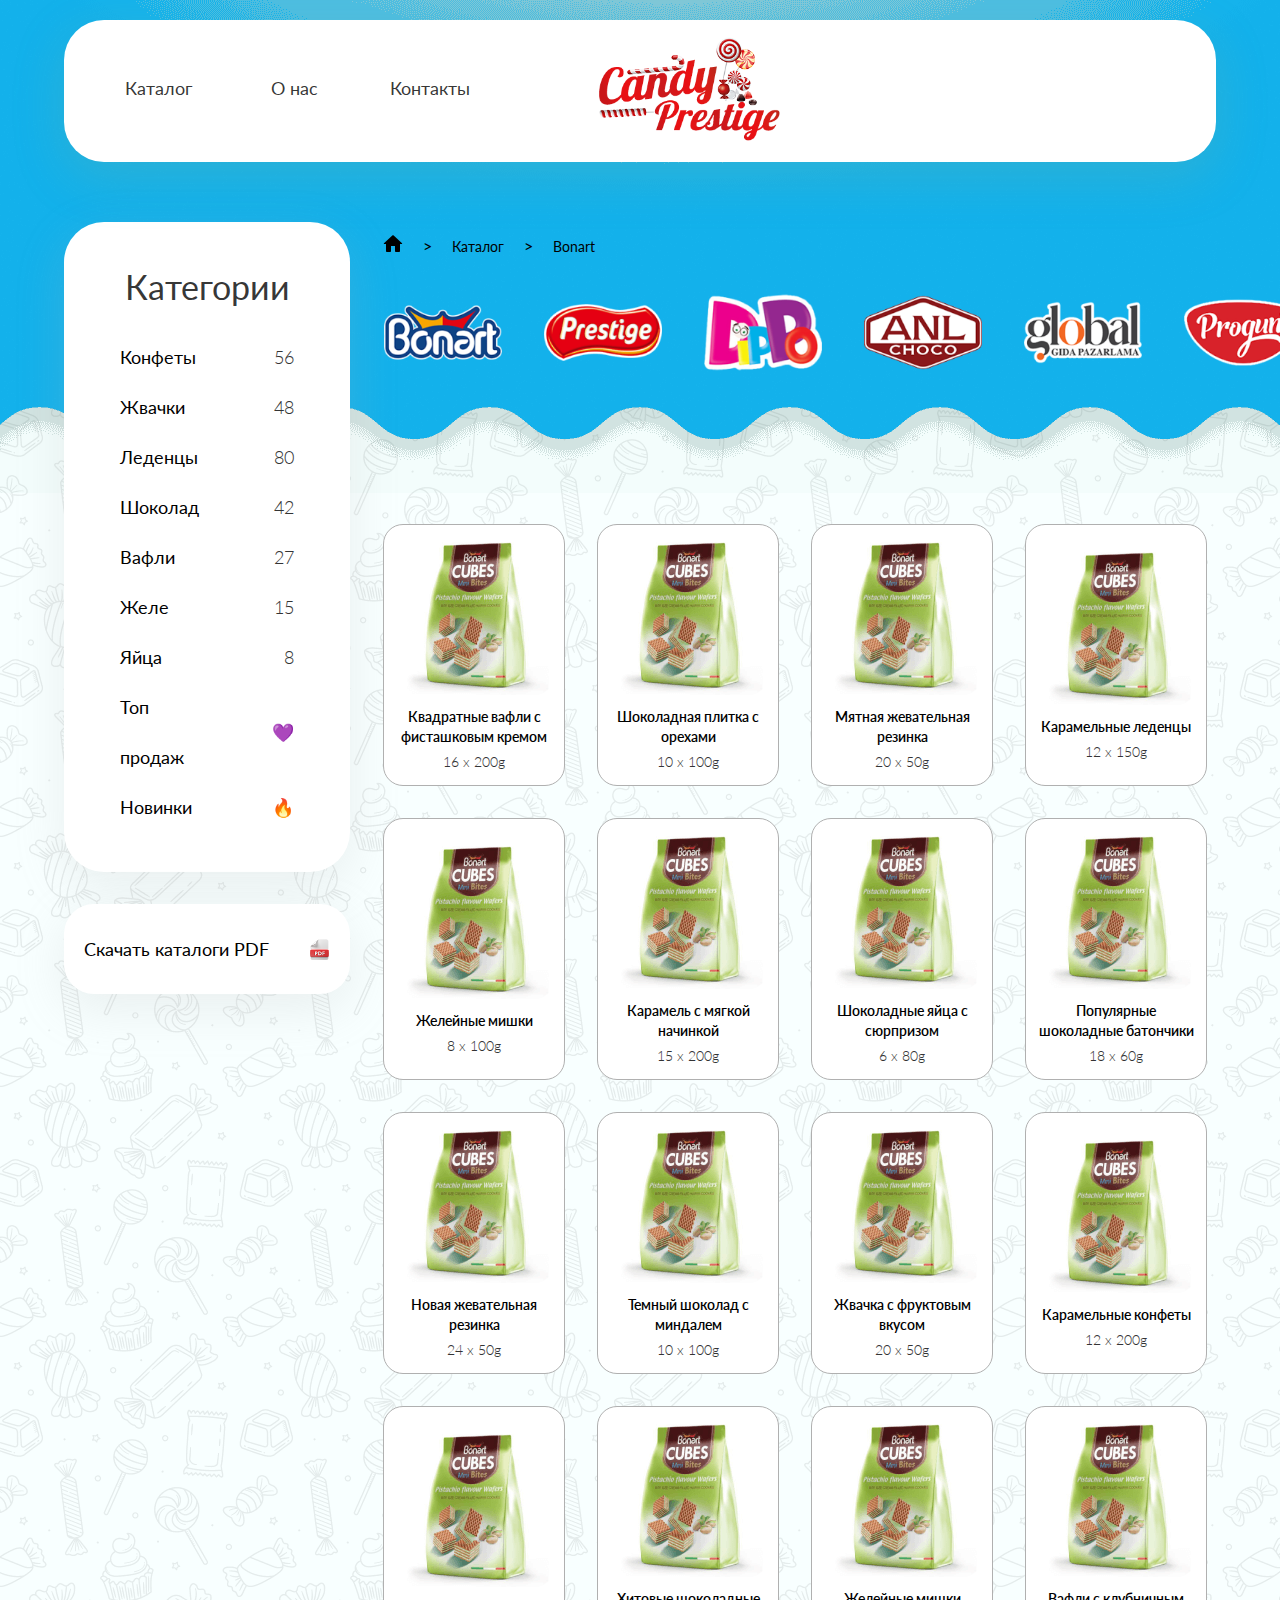
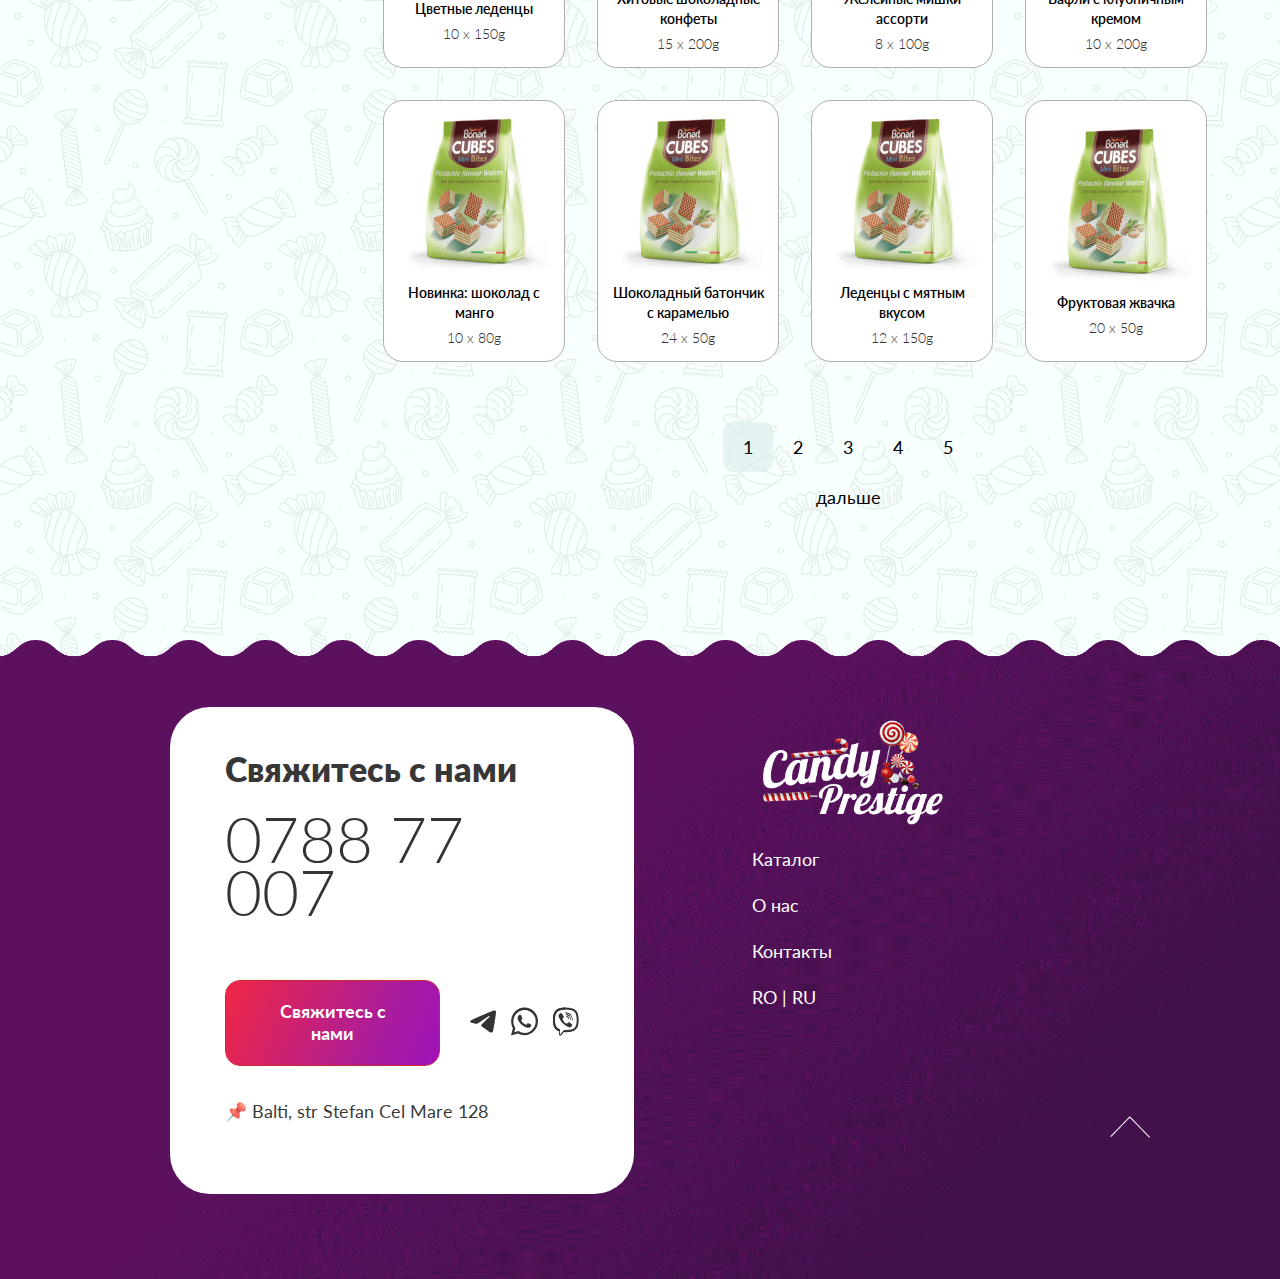
==== catalog.html @ e7721af3 "site" ====
<!DOCTYPE html>
<html lang="en">

<head>
    <meta charset="UTF-8">
    <meta name="viewport" content="width=device-width, initial-scale=1.0">
    <title>Document</title>
    <link rel="stylesheet" href="assets/css/style.css">
</head>

<body>
    <!-- NAVBAR SECTION START HERE -->
    <div class="top-part mb-hide">
        <div class="container">
            <div class="navbar-white">
                <div class="nav-menu-wraps">
                    <div class="logo-list">
                        <div class="nav-list">
                            <ul>
                                <li><a href="catalog.html">Каталог</a></li>
                                <li>
                                    <a href="">О нас</a>
                                </li>
                                <li>
                                    <a href="">Контакты</a>
                                </li>
                            </ul>
                        </div>
                        <div class="nav-logo">
                            <img src="assets/images/nav-logo.png" alt="" class="img-responsive">
                        </div>
                    </div>
                    <div>

                    </div>
                </div>
            </div>
        </div>
    </div>
    <!-- NAVBAR SECTION START HERE -->
    <!-- CATEGORY AND FILTER SECTION START HERE -->


    <!-- NEW FILTER USED ONE -->
    <div class="container mb-hide">
        <div class="category-wrap-flex">
            <div>
                <div class="category-wrap">
                    <h3>Категории</h3>
                    <div class="listed-category" id="categoryContainer">
                        <ul>
                            <li data-category="Конфеты">
                                <h5>Конфеты</h5>
                                <span>56</span>
                            </li>
                            <li data-category="Жвачки">
                                <h5>Жвачки</h5>
                                <span>48</span>
                            </li>
                            <li data-category="Леденцы">
                                <h5>Леденцы</h5>
                                <span>80</span>
                            </li>
                            <li data-category="Шоколад">
                                <h5>Шоколад</h5>
                                <span>42</span>
                            </li>
                            <li data-category="Вафли">
                                <h5>Вафли</h5>
                                <span>27</span>
                            </li>
                            <li data-category="Желе">
                                <h5>Желе</h5>
                                <span>15</span>
                            </li>
                            <li data-category="Яйца">
                                <h5>Яйца</h5>
                                <span>8</span>
                            </li>
                            <li data-category="Топ продаж">
                                <h5>Топ продаж</h5>
                                <span>💜</span>
                            </li>
                            <li data-category="Новинки">
                                <h5>Новинки</h5>
                                <span>🔥</span>
                            </li>
                        </ul>
                    </div>

                </div>
                <div class="pdf-downloads">
                    <h5>Скачать каталоги PDF</h5>
                    <img src="assets/images/pdf-mini.png" alt="">
                </div>
            </div>
            <div class="right-side">
                <div class="breadcrumb">
                    <ul>
                        <li><a href="index.html"><img src="assets/images/home.svg" alt=""></a></li>
                        <li><a href="">Каталог</a></li>
                        <li><a href="">Bonart</a></li>
                    </ul>
                </div>
                <div class="logo-filter" id="companyContainer">
                    <div class="logos" data-company="Bonart">
                        <img src="assets/images/cross-icon.png" alt="" class="cross-icon">
                        <img src="assets/images/bonart.png" alt="" class="img-responsive">
                    </div>
                    <div class="logos" data-company="Prestige">
                        <img src="assets/images/cross-icon.png" alt="" class="cross-icon">
                        <img src="assets/images/pestige.png" alt="" class="img-responsive">
                    </div>
                    <div class="logos" data-company="Pipo">
                        <img src="assets/images/cross-icon.png" alt="" class="cross-icon">
                        <img src="assets/images/pipo.png" alt="" class="img-responsive">
                    </div>
                    <div class="logos" data-company="Anil">
                        <img src="assets/images/cross-icon.png" alt="" class="cross-icon">
                        <img src="assets/images/anil.png" alt="" class="img-responsive">
                    </div>
                    <div class="logos" data-company="Global">
                        <img src="assets/images/cross-icon.png" alt="" class="cross-icon">
                        <img src="assets/images/global.png" alt="" class="img-responsive">
                    </div>
                    <div class="logos" data-company="Progum">
                        <img src="assets/images/cross-icon.png" alt="" class="cross-icon">
                        <img src="assets/images/progum.png" alt="" class="img-responsive">
                    </div>
                </div>
                <div class="item-showcase" id="productContainer">
                    <div class="items-wrap" data-category="Вафли" data-company="Bonart">
                        <img src="assets/images/items.png" alt="">
                        <h4>Квадратные вафли с фисташковым кремом</h4>
                        <span>16 x 200g</span>
                    </div>
                    <div class="items-wrap" data-category="Шоколад" data-company="Prestige">
                        <img src="assets/images/items.png" alt="">
                        <h4>Шоколадная плитка с орехами</h4>
                        <span>10 x 100g</span>
                    </div>
                    <div class="items-wrap" data-category="Жвачки" data-company="Pipo">
                        <img src="assets/images/items.png" alt="">
                        <h4>Мятная жевательная резинка</h4>
                        <span>20 x 50g</span>
                    </div>
                    <div class="items-wrap" data-category="Леденцы" data-company="Anil">
                        <img src="assets/images/items.png" alt="">
                        <h4>Карамельные леденцы</h4>
                        <span>12 x 150g</span>
                    </div>
                    <div class="items-wrap" data-category="Желе" data-company="Global">
                        <img src="assets/images/items.png" alt="">
                        <h4>Желейные мишки</h4>
                        <span>8 x 100g</span>
                    </div>
                    <div class="items-wrap" data-category="Конфеты" data-company="Progum">
                        <img src="assets/images/items.png" alt="">
                        <h4>Карамель с мягкой начинкой</h4>
                        <span>15 x 200g</span>
                    </div>
                    <div class="items-wrap" data-category="Яйца" data-company="Bonart">
                        <img src="assets/images/items.png" alt="">
                        <h4>Шоколадные яйца с сюрпризом</h4>
                        <span>6 x 80g</span>
                    </div>
                    <div class="items-wrap" data-category="Топ продаж" data-company="Prestige">
                        <img src="assets/images/items.png" alt="">
                        <h4>Популярные шоколадные батончики</h4>
                        <span>18 x 60g</span>
                    </div>
                    <div class="items-wrap" data-category="Новинки" data-company="Pipo">
                        <img src="assets/images/items.png" alt="">
                        <h4>Новая жевательная резинка</h4>
                        <span>24 x 50g</span>
                    </div>
                    <div class="items-wrap" data-category="Шоколад" data-company="Anil">
                        <img src="assets/images/items.png" alt="">
                        <h4>Темный шоколад с миндалем</h4>
                        <span>10 x 100g</span>
                    </div>
                    <div class="items-wrap" data-category="Жвачки" data-company="Global">
                        <img src="assets/images/items.png" alt="">
                        <h4>Жвачка с фруктовым вкусом</h4>
                        <span>20 x 50g</span>
                    </div>
                    <div class="items-wrap" data-category="Конфеты" data-company="Progum">
                        <img src="assets/images/items.png" alt="">
                        <h4>Карамельные конфеты</h4>
                        <span>12 x 200g</span>
                    </div>
                    <div class="items-wrap" data-category="Леденцы" data-company="Bonart">
                        <img src="assets/images/items.png" alt="">
                        <h4>Цветные леденцы</h4>
                        <span>10 x 150g</span>
                    </div>
                    <div class="items-wrap" data-category="Топ продаж" data-company="Prestige">
                        <img src="assets/images/items.png" alt="">
                        <h4>Хитовые шоколадные конфеты</h4>
                        <span>15 x 200g</span>
                    </div>
                    <div class="items-wrap" data-category="Желе" data-company="Pipo">
                        <img src="assets/images/items.png" alt="">
                        <h4>Желейные мишки ассорти</h4>
                        <span>8 x 100g</span>
                    </div>
                    <div class="items-wrap" data-category="Вафли" data-company="Anil">
                        <img src="assets/images/items.png" alt="">
                        <h4>Вафли с клубничным кремом</h4>
                        <span>10 x 200g</span>
                    </div>
                    <div class="items-wrap" data-category="Новинки" data-company="Global">
                        <img src="assets/images/items.png" alt="">
                        <h4>Новинка: шоколад с манго</h4>
                        <span>10 x 80g</span>
                    </div>
                    <div class="items-wrap" data-category="Шоколад" data-company="Progum">
                        <img src="assets/images/items.png" alt="">
                        <h4>Шоколадный батончик с карамелью</h4>
                        <span>24 x 50g</span>
                    </div>
                    <div class="items-wrap" data-category="Леденцы" data-company="Bonart">
                        <img src="assets/images/items.png" alt="">
                        <h4>Леденцы с мятным вкусом</h4>
                        <span>12 x 150g</span>
                    </div>
                    <div class="items-wrap" data-category="Жвачки" data-company="Prestige">
                        <img src="assets/images/items.png" alt="">
                        <h4>Фруктовая жвачка</h4>
                        <span>20 x 50g</span>
                    </div>
                    <!-- Repeat similar blocks to reach 50 items -->

                </div>
                <div class="page-head">
                    <div class="pagination">
                        <a href="" class="num active">1</a>
                        <a href="" class="num">2</a>
                        <a href="" class="num">3</a>
                        <a href="" class="num">4</a>
                        <a href="" class="num">5</a>
                        <a href="" class="further">дальше</a>
                    </div>
                </div>
            </div>
        </div>
    </div>
    <!-- NEW FILTER USED ONE -->
    <!-- CATEGORY AND FILTER SECTION START HERE -->
    <!-- MOBILE FILTER PAGE START HERE -->
    <div class="mb-menu hide">
        <div class="container">
            <div class="mb-menu-wrap">
                <div class="ham-menu">
                    <img src="assets/images/ham.svg" alt="">
                </div>
                <div class="language-change">
                    <ul>
                        <li><a href="">RO</a></li>
                        <li><a href="">RU</a></li>
                    </ul>
                </div>
            </div>
        </div>
    </div>
    <div class="mobile-menu-content-wraps hide">
        <div class="cross-btn">
            <img src="assets/images/cross.svg" alt="">
        </div>
        <div class="container">
            <div class="scroll-mb">
                <div class="main-logo">
                    <img src="assets/images/nav-logo.png" alt="">
                </div>
                <div class="menu-mobile">
                    <ul>
                        <li>
                            <a href="index.html">Главная</a>
                        </li>
                        <li><a href="">Каталог</a></li>
                        <li><a href="">О нас</a></li>
                    </ul>
                </div>
                <div class="pdf-download">
                    <a href="">Скачать каталоги PDF <img src="assets/images/pdf-mini.png" alt=""> </a>
                </div>
                <div class="contact-part">
                    <h3>Свяжитесь с нами</h3>
                    <a href="">0788 77 007</a>
                    <div class="socials">
                        <a href=""><img src="assets/images/plane.svg" alt=""></a>
                        <a href=""><img src="assets/images/whatsapp.svg" alt=""></a>
                        <a href=""><img src="assets/images/viber.svg" alt=""></a>
                    </div>
                </div>
            </div>

        </div>
    </div>

    <div class="mb-filter-part hide">
        <div class="container">
            <div class="mb-drop-down">
                <div class="category-select" onclick="toggleDropdown()">
                    <h4>Выбрать категории</h4>
                    <img src="assets/images/drop.svg" alt="drop">
                </div>
                <div class="category-list-wrap">
                    <ul id="mobileCategoryContainer">
                        <li onclick="toggleCheckbox(event, 'mobileCategory1', 'Конфеты')">
                            <div class="checkbox-wrap">
                                <input type="checkbox" name="category" id="mobileCategory1">
                                <label for="mobileCategory1">Конфеты</label>
                            </div>
                            <div class="count-num">
                                <span>56</span>
                            </div>
                        </li>
                        <li onclick="toggleCheckbox(event, 'mobileCategory2', 'Жвачки')">
                            <div class="checkbox-wrap">
                                <input type="checkbox" name="category" id="mobileCategory2">
                                <label for="mobileCategory2">Жвачки</label>
                            </div>
                            <div class="count-num">
                                <span>48</span>
                            </div>
                        </li>
                        <li onclick="toggleCheckbox(event, 'mobileCategory3', 'Леденцы')">
                            <div class="checkbox-wrap">
                                <input type="checkbox" name="category" id="mobileCategory3">
                                <label for="mobileCategory3">Леденцы</label>
                            </div>
                            <div class="count-num">
                                <span>80</span>
                            </div>
                        </li>
                        <li onclick="toggleCheckbox(event, 'mobileCategory4', 'Шоколад')">
                            <div class="checkbox-wrap">
                                <input type="checkbox" name="category" id="mobileCategory4">
                                <label for="">Шоколад</label>
                            </div>
                            <div class="count-num">
                                <span>42</span>
                            </div>
                        </li>
                        <li onclick="toggleCheckbox(event, 'mobileCategory5', 'Вафли')">
                            <div class="checkbox-wrap">
                                <input type="checkbox" name="category" id="mobileCategory5">
                                <label for="">Вафли</label>
                            </div>
                            <div class="count-num">
                                <span>27</span>
                            </div>
                        </li>
                        <li onclick="toggleCheckbox(event, 'mobileCategory6', 'Желе')">
                            <div class="checkbox-wrap">
                                <input type="checkbox" name="category" id="mobileCategory6">
                                <label for="">Желе</label>
                            </div>
                            <div class="count-num">
                                <span>15</span>
                            </div>
                        </li>
                        <li onclick="toggleCheckbox(event, 'mobileCategory7', 'Яйца')">
                            <div class="checkbox-wrap">
                                <input type="checkbox" name="category" id="mobileCategory7">
                                <label for="">Яйца</label>
                            </div>
                            <div class="count-num">
                                <span>8</span>
                            </div>
                        </li>
                        <li onclick="toggleCheckbox(event, 'mobileCategory8', 'Топ продаж')">
                            <div class="checkbox-wrap">
                                <input type="checkbox" name="category" id="mobileCategory8">
                                <label for="">Топ продаж</label>
                            </div>
                            <div class="count-num">
                                <span>💜</span>
                            </div>
                        </li>
                        <li onclick="toggleCheckbox(event, 'mobileCategory9', 'Новинки')">
                            <div class="checkbox-wrap">
                                <input type="checkbox" name="category" id="mobileCategory9">
                                <label for="">Новинки</label>
                            </div>
                            <div class="count-num">
                                <span>🔥</span>
                            </div>
                        </li>

                    </ul>
                </div>
                <div class="filtered-category" id="mobileFilteredCategory">

                </div>
            </div>

            <div class="logo-filter" id="mobileCompanyContainer">
                <div class="logos" data-company="Bonart">
                    <img src="assets/images/bonart.png" alt="" class="img-responsive">
                </div>
                <div class="logos" data-company="Prestige">
                    <img src="assets/images/pestige.png" alt="" class="img-responsive">
                </div>
                <div class="logos" data-company="Pipo">
                    <img src="assets/images/pipo.png" alt="" class="img-responsive">
                </div>
                <div class="logos" data-company="Anil">
                    <img src="assets/images/anil.png" alt="" class="img-responsive">
                </div>
                <div class="logos" data-company="Global">
                    <img src="assets/images/global.png" alt="" class="img-responsive">
                </div>
                <div class="logos" data-company="Progum">
                    <img src="assets/images/progum.png" alt="" class="img-responsive">
                </div>
            </div>
        </div>
    </div>

    <div class="item-part hide">
        <div class="item-showcase " id="mobileProductContainer">
            <div class="items-wrap" data-category="Вафли" data-company="Bonart">
                <img src="assets/images/items.png" alt="">
                <h4>Квадратные вафли с фисташковым кремом</h4>
                <span>16 x 200g</span>
            </div>
            <div class="items-wrap" data-category="Шоколад" data-company="Prestige">
                <img src="assets/images/items.png" alt="">
                <h4>Шоколадная плитка с орехами</h4>
                <span>10 x 100g</span>
            </div>
            <div class="items-wrap" data-category="Жвачки" data-company="Pipo">
                <img src="assets/images/items.png" alt="">
                <h4>Мятная жевательная резинка</h4>
                <span>20 x 50g</span>
            </div>
            <div class="items-wrap" data-category="Леденцы" data-company="Anil">
                <img src="assets/images/items.png" alt="">
                <h4>Карамельные леденцы</h4>
                <span>12 x 150g</span>
            </div>
            <div class="items-wrap" data-category="Желе" data-company="Global">
                <img src="assets/images/items.png" alt="">
                <h4>Желейные мишки</h4>
                <span>8 x 100g</span>
            </div>
            <div class="items-wrap" data-category="Конфеты" data-company="Progum">
                <img src="assets/images/items.png" alt="">
                <h4>Карамель с мягкой начинкой</h4>
                <span>15 x 200g</span>
            </div>
            <div class="items-wrap" data-category="Яйца" data-company="Bonart">
                <img src="assets/images/items.png" alt="">
                <h4>Шоколадные яйца с сюрпризом</h4>
                <span>6 x 80g</span>
            </div>
            <div class="items-wrap" data-category="Топ продаж" data-company="Prestige">
                <img src="assets/images/items.png" alt="">
                <h4>Популярные шоколадные батончики</h4>
                <span>18 x 60g</span>
            </div>
            <div class="items-wrap" data-category="Новинки" data-company="Pipo">
                <img src="assets/images/items.png" alt="">
                <h4>Новая жевательная резинка</h4>
                <span>24 x 50g</span>
            </div>
            <div class="items-wrap" data-category="Шоколад" data-company="Anil">
                <img src="assets/images/items.png" alt="">
                <h4>Темный шоколад с миндалем</h4>
                <span>10 x 100g</span>
            </div>
            <div class="items-wrap" data-category="Жвачки" data-company="Global">
                <img src="assets/images/items.png" alt="">
                <h4>Жвачка с фруктовым вкусом</h4>
                <span>20 x 50g</span>
            </div>
            <div class="items-wrap" data-category="Конфеты" data-company="Progum">
                <img src="assets/images/items.png" alt="">
                <h4>Карамельные конфеты</h4>
                <span>12 x 200g</span>
            </div>
            <div class="items-wrap" data-category="Леденцы" data-company="Bonart">
                <img src="assets/images/items.png" alt="">
                <h4>Цветные леденцы</h4>
                <span>10 x 150g</span>
            </div>
            <div class="items-wrap" data-category="Топ продаж" data-company="Prestige">
                <img src="assets/images/items.png" alt="">
                <h4>Хитовые шоколадные конфеты</h4>
                <span>15 x 200g</span>
            </div>
            <div class="items-wrap" data-category="Желе" data-company="Pipo">
                <img src="assets/images/items.png" alt="">
                <h4>Желейные мишки ассорти</h4>
                <span>8 x 100g</span>
            </div>
            <div class="items-wrap" data-category="Вафли" data-company="Anil">
                <img src="assets/images/items.png" alt="">
                <h4>Вафли с клубничным кремом</h4>
                <span>10 x 200g</span>
            </div>
            <div class="items-wrap" data-category="Новинки" data-company="Global">
                <img src="assets/images/items.png" alt="">
                <h4>Новинка: шоколад с манго</h4>
                <span>10 x 80g</span>
            </div>
            <div class="items-wrap" data-category="Шоколад" data-company="Progum">
                <img src="assets/images/items.png" alt="">
                <h4>Шоколадный батончик с карамелью</h4>
                <span>24 x 50g</span>
            </div>
            <div class="items-wrap" data-category="Леденцы" data-company="Bonart">
                <img src="assets/images/items.png" alt="">
                <h4>Леденцы с мятным вкусом</h4>
                <span>12 x 150g</span>
            </div>
            <div class="items-wrap" data-category="Жвачки" data-company="Prestige">
                <img src="assets/images/items.png" alt="">
                <h4>Фруктовая жвачка</h4>
                <span>20 x 50g</span>
            </div>



        </div>
    </div>








    <section class="last-bg mt-none">
        <button class="go-up">
            <img src="assets/images/go-up.png" alt="">
        </button>
        <div class="container">
            <!-- FOOTER -->
            <div class="footer-grid grid-2">
                <div class="contact-card">
                    <h2>Свяжитесь с нами</h2>
                    <a href=""><span>0788 77 007</span></a>
                    <div class="btn-bulks">
                        <button class="btn">Свяжитесь с нами</button>
                        <div class="social-link">
                            <a href=""><img src="assets/images/plane.svg" alt=""></a>
                            <a href=""><img src="assets/images/whatsapp.svg" alt=""></a>
                            <a href=""><img src="assets/images/viber.svg" alt=""></a>
                        </div>
                    </div>
                    <div class="address">
                        <a href="">📌 Balti, str Stefan Cel Mare 128</a>
                    </div>
                </div>
                <div class="footer-menu">
                    <div class="footer-img">
                        <img src="assets/images/footer-img.png" alt="">
                    </div>
                    <ul>
                        <li><a href="">Каталог</a></li>
                        <li><a href="">О нас</a></li>
                        <li><a href="">Контакты</a></li>
                        <li><a href="">RO | RU</a></li>
                    </ul>
                </div>
            </div>
        </div>
    </section>
    <!-- JAVASCRIPT -->

    <script src="assets/js/script.js"></script>
</body>

</html>
---- assets/css/style.css ----
@import url("https://fonts.googleapis.com/css2?family=Pacifico&family=Roboto:ital,wght@0,100;0,300;0,400;0,500;0,700;0,900;1,100;1,300;1,400;1,500;1,700;1,900&display=swap");
@import url("https://fonts.googleapis.com/css2?family=Lato:ital,wght@0,100;0,300;0,400;0,700;0,900;1,100;1,300;1,400;1,700;1,900&display=swap");
@font-face {
  font-family: "Lato";
  src: url("../fonts/Lato-Black.woff2") format("woff2"), url("../fonts/Lato-Black.woff") format("woff");
  font-weight: 900;
  font-style: normal;
  font-display: swap;
}
@font-face {
  font-family: "Lato";
  src: url("../fonts/Lato-BlackItalic.woff2") format("woff2"), url("../fonts/Lato-BlackItalic.woff") format("woff");
  font-weight: 900;
  font-style: italic;
  font-display: swap;
}
@font-face {
  font-family: "Lato";
  src: url("../fonts/Lato-Bold.woff2") format("woff2"), url("../fonts/Lato-Bold.woff") format("woff");
  font-weight: bold;
  font-style: normal;
  font-display: swap;
}
@font-face {
  font-family: "Lato";
  src: url("../fonts/Lato-BoldItalic.woff2") format("woff2"), url("../fonts/Lato-BoldItalic.woff") format("woff");
  font-weight: bold;
  font-style: italic;
  font-display: swap;
}
@font-face {
  font-family: "Lato Hairline";
  src: url("../fonts/Lato-Hairline.woff2") format("woff2"), url("../fonts/Lato-Hairline.woff") format("woff");
  font-weight: 300;
  font-style: normal;
  font-display: swap;
}
@font-face {
  font-family: "Lato Hairline";
  src: url("../fonts/Lato-HairlineItalic.woff2") format("woff2"), url("../fonts/Lato-HairlineItalic.woff") format("woff");
  font-weight: 300;
  font-style: italic;
  font-display: swap;
}
@font-face {
  font-family: "Lato";
  src: url("../fonts/Lato-Heavy.woff2") format("woff2"), url("../fonts/Lato-Heavy.woff") format("woff");
  font-weight: 900;
  font-style: normal;
  font-display: swap;
}
@font-face {
  font-family: "Lato";
  src: url("../fonts/Lato-HeavyItalic.woff2") format("woff2"), url("../fonts/Lato-HeavyItalic.woff") format("woff");
  font-weight: 900;
  font-style: italic;
  font-display: swap;
}
@font-face {
  font-family: "Lato";
  src: url("../fonts/Lato-Italic.woff2") format("woff2"), url("../fonts/Lato-Italic.woff") format("woff");
  font-weight: normal;
  font-style: italic;
  font-display: swap;
}
@font-face {
  font-family: "Lato";
  src: url("../fonts/Lato-Light.woff2") format("woff2"), url("../fonts/Lato-Light.woff") format("woff");
  font-weight: 300;
  font-style: normal;
  font-display: swap;
}
@font-face {
  font-family: "Lato";
  src: url("../fonts/Lato-LightItalic.woff2") format("woff2"), url("../fonts/Lato-LightItalic.woff") format("woff");
  font-weight: 300;
  font-style: italic;
  font-display: swap;
}
@font-face {
  font-family: "Lato";
  src: url("../fonts/Lato-Medium.woff2") format("woff2"), url("../fonts/Lato-Medium.woff") format("woff");
  font-weight: 500;
  font-style: normal;
  font-display: swap;
}
@font-face {
  font-family: "Lato";
  src: url("../fonts/Lato-MediumItalic.woff2") format("woff2"), url("../fonts/Lato-MediumItalic.woff") format("woff");
  font-weight: 500;
  font-style: italic;
  font-display: swap;
}
@font-face {
  font-family: "Lato";
  src: url("../fonts/Lato-Regular.woff2") format("woff2"), url("../fonts/Lato-Regular.woff") format("woff");
  font-weight: normal;
  font-style: normal;
  font-display: swap;
}
@font-face {
  font-family: "Lato";
  src: url("../fonts/Lato-Semibold.woff2") format("woff2"), url("../fonts/Lato-Semibold.woff") format("woff");
  font-weight: 600;
  font-style: normal;
  font-display: swap;
}
@font-face {
  font-family: "Lato";
  src: url("../fonts/Lato-SemiboldItalic.woff2") format("woff2"), url("../fonts/Lato-SemiboldItalic.woff") format("woff");
  font-weight: 600;
  font-style: italic;
  font-display: swap;
}
@font-face {
  font-family: "Lato";
  src: url("../fonts/Lato-Thin.woff2") format("woff2"), url("../fonts/Lato-Thin.woff") format("woff");
  font-weight: 100;
  font-style: normal;
  font-display: swap;
}
@font-face {
  font-family: "Lato";
  src: url("../fonts/Lato-ThinItalic.woff2") format("woff2"), url("../fonts/Lato-ThinItalic.woff") format("woff");
  font-weight: 100;
  font-style: italic;
  font-display: swap;
}
* {
  padding: 0;
  margin: 0;
  box-sizing: border-box;
  text-decoration: none;
  list-style: none;
}

body {
  width: 100%;
  height: 100%;
  background-size: contain;
  background: url(../images/blue-pattern.png);
}

.mt-45 {
  margin-top: 45px;
}

.grid-2 {
  display: grid;
  grid-template-columns: 1fr 1fr;
}

.container {
  width: 1240px;
  margin-left: auto;
  margin-right: auto;
}

.img-responsive {
  width: 100%;
  height: auto;
  -o-object-fit: cover;
     object-fit: cover;
}

.hide {
  display: none;
}

.btn {
  overflow: hidden;
  position: relative;
  border: 1px solid #cb272c;
  box-shadow: 0px 4px 30px 0px rgba(44, 37, 120, 0.6784313725);
  border-radius: 15px;
  font-family: "Lato";
  font-size: 18px;
  font-weight: 700;
  line-height: 21.6px;
  text-align: center;
  padding: 20px 50px;
  display: flex;
  align-items: center;
  justify-content: center;
  color: #ffffff;
  transition: all 0.5s ease-in-out;
  z-index: 1;
}
.btn::before {
  content: "";
  position: absolute;
  width: 130%;
  height: 400%;
  background: linear-gradient(112.67deg, #ff2930 10.87%, #a91c9d 62.73%, #8b00e8 109.03%), linear-gradient(90deg, #ff2930 0%, #e8007f 100%);
  transition: all 0.5s ease-in-out;
  z-index: -1;
}
.btn:hover {
  border: 1px solid #950acd;
  box-shadow: 0px 4px 30px 0px rgba(44, 37, 120, 0.6784313725);
  transition: all 0.5s ease-in-out;
}
.btn:hover::before {
  transform: skew(110deg, -50deg);
  transition: all 0.5s ease-in-out;
}

.b-btn {
  cursor: pointer;
  background: #ffffff;
  padding: 13px 40px;
  font-family: "Lato";
  font-size: 18px;
  font-style: italic;
  font-weight: 400;
  line-height: 42px;
  text-align: center;
  border: 1.5px solid rgba(0, 0, 0, 0.5019607843);
  border-radius: 20px;
  color: #000000;
  display: flex;
  align-items: center;
  justify-content: center;
  width: -moz-fit-content;
  width: fit-content;
  transition: all 0.5s ease-in-out;
}
.b-btn:hover {
  background: #e4f4f1;
  border: 1.5px solid rgba(0, 0, 0, 0.5019607843);
  transition: all 0.5s ease-in-out;
}

.main {
  position: relative;
  background: radial-gradient(44.96% 44.96% at 51.08% 36.01%, #ffe2c4 26.5%, #13b1eb 100%);
  box-shadow: 0px 9px 21.5px 0px rgba(33, 53, 55, 0.231372549);
  width: 100%;
  height: auto;
  background-repeat: repeat-x;
  background-size: contain;
  padding-top: 60px;
  background-position: center;
  padding-bottom: 86px;
}
.main::before {
  content: "";
  position: absolute;
  top: 0;
  background-position: center;
  width: 100%;
  height: 100%;
  background: url(../images/Glowing.png);
  mix-blend-mode: lighten;
  z-index: 1;
}

.nav-bar {
  position: absolute;
  z-index: 2;
  top: 0;
  left: 0;
  width: 100%;
  padding-left: 25px;
  padding-top: 32px;
  padding-right: 25px;
}
.nav-bar .nav-list {
  display: flex;
  align-items: center;
  justify-content: space-between;
}
.nav-bar .nav-list .links-nav ul {
  display: flex;
  align-items: center;
}
.nav-bar .nav-list .links-nav ul li {
  width: 136px;
  padding: 20px;
  display: flex;
  align-items: center;
  justify-content: center;
  transition: all 0.5s ease-in-out;
}
.nav-bar .nav-list .links-nav ul li a {
  font-family: "Lato";
  font-size: 18px;
  font-weight: 400;
  line-height: 50px;
  text-align: center;
  color: #ffffff;
}
.nav-bar .nav-list .links-nav ul li:hover {
  background: rgba(220, 255, 254, 0.3019607843);
  border-radius: 15px;
  transition: all 0.5s ease-in-out;
}

.swiper {
  padding-bottom: 70px;
}

.swiper-wrapper {
  width: 100px;
}

.swiper-button-prev:after,
.swiper-button-next:after {
  content: "";
}

.swiper-pagination {
  bottom: 30px !important;
}

.swiper-button-next,
.swiper-button-prev {
  position: absolute;
  top: 44%;
}

.swiper-button-prev img {
  transform: rotate(180deg);
}

.swiper-button-prev {
  left: -4px;
}

.swiper-button-next {
  right: -4px;
}

.swiper-pagination-bullet {
  background: #d9d9d9;
  opacity: 1;
}

.swiper-pagination-bullet-active {
  background: #808080;
}

.main-banner {
  overflow: hidden;
  padding-top: 50px;
  padding-bottom: 70px;
  position: relative;
  border-radius: 40px;
  background: url(../images/Hero.png);
  background-repeat: no-repeat;
  background-position: center;
  background-size: cover;
}
.main-banner .bomb {
  position: absolute;
  top: -50%;
  left: 0;
  width: 100%;
  height: auto;
  opacity: 0.5;
  mix-blend-mode: screen;
}
.main-banner .bomb-2 {
  position: absolute;
  top: -50%;
  left: 0;
  width: 100%;
  height: auto;
  opacity: 0.25;
  mix-blend-mode: screen;
}
.main-banner .light-1 {
  position: absolute;
  top: 0%;
  left: 0;
  width: 100%;
  height: auto;
}
.main-banner .main-content {
  position: relative;
  display: flex;
  flex-direction: column;
  align-items: center;
  justify-content: center;
  z-index: 1;
  padding-left: 173px;
  padding-right: 162px;
}
.main-banner .main-content .candies {
  position: absolute;
  z-index: -1;
}
.main-banner .main-content .candy-prestige {
  width: 528px;
  height: 360px;
}
.main-banner .main-content h5 {
  font-family: "Pacifico", cursive;
  font-size: 24px;
  font-weight: 400;
  line-height: 34px;
  text-align: center;
  color: #72067c;
}

.product-container {
  padding: 0px 120px;
  padding-top: 30px;
  padding-bottom: 70px;
}
.product-container .product-flex-wrap {
  display: flex;
  row-gap: 25px;
  -moz-column-gap: 14px;
       column-gap: 14px;
  flex-direction: row;
  flex-wrap: wrap;
  align-items: center;
  justify-content: center;
}

.product-wrap {
  position: relative;
  padding: 0px 20px;
  padding-top: 5px;
  padding-bottom: 8px;
  overflow: hidden;
  border-radius: 20px;
  z-index: 1;
  cursor: pointer;
}
.product-wrap:hover {
  box-shadow: 0px 4px 50px 0px rgba(0, 0, 0, 0.1490196078);
  transition: all 0.7s ease-in-out;
}
.product-wrap:hover .bg-product {
  transform: scale(1);
  border-radius: 20px;
  transition: all 0.5s ease-in-out;
}
.product-wrap:hover .b-item-1 {
  top: 4px;
  left: 7px;
  transform: rotate(0) scale(1);
}
.product-wrap:hover .b-item-2 {
  top: 5px;
  left: 80px;
  transform: scale(1);
}
.product-wrap:hover .b-item-3 {
  top: 13px;
  right: 14px;
  transform: translate(0px, 0px) scale(1);
}
.product-wrap:hover .b-item-4 {
  bottom: 2px;
  left: 12px;
  transform: translate(0px, 0px) scale(1);
}
.product-wrap:hover .b-item-5 {
  bottom: 2px;
  left: 70px;
  transform: scale(1);
}
.product-wrap:hover .b-item-6 {
  bottom: -16px;
  right: 6px;
  transform: translate(0px, 0px) scale(1);
}
.product-wrap .bg-product {
  position: absolute;
  width: 100%;
  height: 100%;
  top: 0;
  left: 0;
  z-index: -2;
  transform: scale(0);
  transition: all 0.5s ease-in-out;
}
.product-wrap .b-item-1,
.product-wrap .b-item-2,
.product-wrap .b-item-3,
.product-wrap .b-item-4,
.product-wrap .b-item-5,
.product-wrap .b-item-6 {
  position: absolute;
  z-index: -1;
  transition: all 0.6s ease-in-out;
}
.product-wrap .b-item-1 {
  top: 35px;
  left: 60px;
  transform: rotate(-80deg) scale(0);
}
.product-wrap .b-item-2 {
  transform: scale(0);
  top: 70px;
  left: 80px;
}
.product-wrap .b-item-3 {
  top: 13px;
  right: 14px;
  transform: translate(-50px, 40px) scale(0);
}
.product-wrap .b-item-4 {
  bottom: 2px;
  left: 12px;
  transform: translate(50px, -40px) scale(0);
}
.product-wrap .b-item-5 {
  bottom: 40px;
  left: 70px;
  transform: scale(0);
}
.product-wrap .b-item-6 {
  bottom: -16px;
  right: 6px;
  transform: translate(-50px, -40px) scale(0);
}

.popup-overlay {
  display: none;
  position: fixed;
  top: 0;
  left: 0;
  width: 100%;
  height: 100vh;
  background-color: rgba(0, 0, 0, 0.7);
  z-index: 999;
}
.popup-overlay.active {
  display: block;
}
.popup-overlay .pop-flex {
  display: flex;
  justify-content: center;
  align-items: center;
  height: 100%;
}
.popup-overlay .popup-content {
  width: -moz-fit-content;
  width: fit-content;
  background-color: white;
  padding: 29px 100px 37px 100px;
  border-radius: 40px;
  text-align: center;
  position: relative;
  margin: auto;
}
.popup-overlay .popup-content h2 {
  font-family: "Lato";
  font-size: 34px;
  font-weight: 700;
  line-height: 50px;
  text-align: left;
  margin-bottom: 40px;
  color: rgba(0, 0, 0, 0.8);
}
.popup-overlay .popup-content .pdf-options {
  display: flex;
  gap: 20px;
}
.popup-overlay .popup-content .pdf-options .pdf-option {
  text-align: center;
}
.popup-overlay .popup-content .pdf-options .pdf-option img {
  margin-bottom: 20px;
}
.popup-overlay .popup-content .pdf-options .pdf-option p {
  font-family: "Lato";
  font-size: 14px;
  font-weight: 400;
  line-height: 50px;
  text-align: center;
  color: rgba(0, 0, 0, 0.8);
}
.popup-overlay .popup-content .return-btn {
  cursor: pointer;
  background: #ffffff;
  padding: 12px 18px;
  font-family: "Lato";
  font-size: 18px;
  font-style: italic;
  font-weight: 400;
  line-height: 42px;
  text-align: center;
  border: 1.5px solid rgba(0, 0, 0, 0.5019607843);
  border-radius: 20px;
  margin-top: 40px;
}
.popup-overlay .close-popup {
  position: absolute;
  top: 25px;
  right: 30px;
  font-size: 40px;
  cursor: pointer;
  color: #000;
}

.ebook-popup {
  width: 85vw;
  margin: auto;
  background: white;
  position: relative;
  padding: 5vw 5.5vw;
}

.popup-grid {
  display: grid;
  grid-template-columns: 1fr 1.5fr;
  grid-gap: 3.2vw;
  align-items: flex-end;
}
.popup-grid .card-img {
  width: 16vw;
}
.popup-grid h3 {
  font-size: 3vw;
}

.popup-modal-dismiss {
  position: absolute;
  top: -5vw;
  width: 3.6vw;
  height: 3.6vw;
  right: 0;
}
.popup-modal-dismiss img {
  height: 100%;
  width: 100%;
  -o-object-fit: contain;
     object-fit: contain;
}

.selling {
  position: relative;
}
.selling::before {
  content: "";
  position: absolute;
  top: 0;
  left: 0;
  height: 100px;
  width: 100%;
  background: url(../images/pattern-bg-1.png);
  background-repeat: repeat-x;
  background-size: contain;
}

.selling-all-wrap {
  display: flex;
  flex-direction: column;
  gap: 210px;
}

.selling-item-grid {
  display: grid;
  grid-template-columns: 2.1fr 0.9fr;
  gap: 106px;
  align-items: center;
}
.selling-item-grid:nth-child(even) {
  grid-template-columns: 0.9fr 2.1fr;
}
.selling-item-grid:nth-child(even) .selling-content {
  grid-area: 1;
}

.selling-item-wraps {
  margin-top: -100px;
  position: relative;
  border: 1px solid #e4eeec;
  box-shadow: 0px 15px 55px 0px rgba(13, 101, 83, 0.1019607843);
  background: #ffffff;
  padding: 40px 50px;
  border-radius: 40px;
  z-index: 1;
}
.selling-item-wraps .topic {
  display: flex;
  align-items: center;
  justify-content: center;
  margin-bottom: 35px;
}
.selling-item-wraps .topic h2 {
  font-family: "Lato";
  font-size: 34px;
  font-weight: 800;
  line-height: 50px;
  text-align: center;
  color: rgba(0, 0, 0, 0.8);
}
.selling-item-wraps .topic img {
  width: 44px;
  height: 44px;
}
.selling-item-wraps .item-grid {
  display: grid;
  grid-template-columns: 1fr 1fr 1fr;
  gap: 32px;
  width: -moz-fit-content;
  width: fit-content;
  margin: auto;
}

.btns {
  display: flex;
  justify-content: center;
  align-items: center;
}

.items-wrap {
  width: -moz-min-content;
  width: min-content;
  border: 1px solid #b0b0b0;
  padding: 10px;
  padding-bottom: 15px;
  border-radius: 20px;
  display: flex;
  flex-direction: column;
  align-items: center;
  justify-content: center;
  gap: 7px;
  background: #ffffff;
  overflow: hidden;
  cursor: pointer;
}
.items-wrap img {
  border-radius: 20px;
}
.items-wrap h4 {
  font-family: "Lato";
  font-size: 14px;
  font-weight: 600;
  line-height: 20px;
  text-align: center;
  color: #000000;
  margin-top: 5px;
}
.items-wrap span {
  font-family: "Lato";
  font-size: 14px;
  font-weight: 300;
  line-height: 16px;
  text-align: center;
  color: #343434;
}
.items-wrap:hover {
  border: 2px solid #85ac7d;
  box-shadow: 0px 15px 60px 0px rgba(43, 174, 148, 0.1490196078);
}
.items-wrap:hover img {
  transform: scale(1.15);
}

.selling-content p {
  font-family: "Lato";
  font-size: 18px;
  font-style: italic;
  font-weight: 400;
  line-height: 42px;
  text-align: left;
  color: #000000;
}

.last-bg {
  margin-top: -130px;
  padding-bottom: 85px;
  position: relative;
  height: 100%;
  width: 100%;
  background: url(../images/pattern-bg-2.png);
  background-size: cover;
}
.last-bg .go-up {
  cursor: pointer;
  position: absolute;
  bottom: 100px;
  right: 100px;
  z-index: 1;
  background: none;
  border: none;
  padding: 38px 30px;
  border-radius: 100%;
  transition: all 0.5s ease-in-out;
}
.last-bg .go-up:hover {
  background: rgba(255, 255, 255, 0.1019607843);
  transition: all 0.5s ease-in-out;
}
.last-bg .about-grid {
  padding: 0px 106px;
  gap: 34px;
  padding-top: 248px;
  padding-bottom: 95px;
  align-items: flex-end;
}
.last-bg .about-images {
  width: 100%;
}
.last-bg .about-content {
  color: #ffffff;
}
.last-bg .about-content h3 {
  font-family: "Lato";
  font-size: 34px;
  font-weight: 800;
  line-height: 50px;
  text-align: left;
  margin-bottom: 40px;
}
.last-bg .about-content p {
  font-family: "Lato";
  font-size: 18px;
  font-style: italic;
  font-weight: 400;
  line-height: 42px;
  text-align: justify;
}
.last-bg .benefits {
  padding-left: 106px;
  padding-bottom: 100px;
}
.last-bg .benefits .topic {
  color: #ffffff;
}
.last-bg .benefits .topic h3 {
  font-family: "Lato";
  font-size: 34px;
  font-weight: 800;
  line-height: 50px;
  text-align: left;
}
.last-bg .benefits .grid-2 {
  margin-top: 40px;
  row-gap: 80px;
  -moz-column-gap: 138px;
       column-gap: 138px;
}
.last-bg .benefits .benefits-wrap {
  color: #ffffff;
}
.last-bg .benefits .benefits-wrap .benefit-image {
  margin: auto;
  width: 292px;
  height: 292px;
  margin-bottom: 40px;
}
.last-bg .benefits .benefits-wrap .benefit-image img {
  height: 100%;
  -o-object-fit: contain;
     object-fit: contain;
}
.last-bg .benefits .benefits-wrap h4 {
  font-family: "Lato";
  font-size: 26px;
  font-style: italic;
  font-weight: 900;
  line-height: 42px;
  text-align: justify;
  margin-bottom: 10px;
}
.last-bg .benefits .benefits-wrap p {
  font-family: "Lato";
  font-size: 18px;
  font-style: italic;
  font-weight: 400;
  line-height: 42px;
  text-align: justify;
}
.last-bg .footer-grid {
  padding-top: 85px;
  padding-left: 106px;
  gap: 118px;
}
.last-bg .footer-grid .footer-menu .footer-img {
  width: 200px;
  height: 128.42px;
}
.last-bg .footer-grid .footer-menu .footer-img img {
  height: 100%;
  -o-object-fit: contain;
     object-fit: contain;
}
.last-bg .footer-grid .footer-menu ul li a {
  display: flex;
  font-family: "Lato";
  font-size: 18px;
  font-weight: 400;
  padding: 12px 0px;
  text-align: left;
  color: #ffffff;
}

.contact-card {
  background: #ffffff;
  padding: 37px 55px 58px 55px;
  border-radius: 40px;
}
.contact-card h2 {
  font-family: "Lato";
  font-size: 34px;
  font-weight: 800;
  line-height: 50px;
  text-align: left;
  color: rgba(0, 0, 0, 0.8);
  margin-bottom: 20px;
}
.contact-card a {
  color: rgba(0, 0, 0, 0.8);
}
.contact-card a span {
  font-family: "Lato";
  font-size: 64px;
  font-weight: 300;
  line-height: 50px;
  text-align: left;
}
.contact-card .btn-bulks {
  margin-top: 60px;
  display: flex;
  gap: 30px;
}
.contact-card .btn-bulks .btn {
  box-shadow: none;
  padding: 20px 45px;
}
.contact-card .btn-bulks .social-link {
  display: flex;
  align-items: center;
  gap: 15px;
}
.contact-card .address {
  margin-top: 20px;
}
.contact-card .address a {
  font-family: "Lato";
  font-size: 18px;
  font-weight: 400;
  line-height: 50px;
  text-align: left;
  color: rgba(0, 0, 0, 0.8);
}

.mt-none {
  margin-top: 0px;
  background: url(../images/pattern-bg-2-new.png);
  background-repeat: no-repeat;
  width: 100%;
  background-size: cover;
}

.top-part {
  padding-top: 20px;
  position: relative;
}
.top-part::before {
  content: "";
  position: absolute;
  top: 0;
  left: 0;
  width: 100%;
  height: 493px;
  background: url(../images/back.png);
  background-repeat: repeat-x;
  background-position: bottom;
  z-index: -1;
}

.navbar-white {
  padding: 4px 28px 10px 26px;
  background: #ffffff;
  box-shadow: 0px 15px 50px 0px rgba(102, 177, 162, 0.3019607843);
  border-radius: 40px;
}
.navbar-white .nav-menu-wraps {
  display: flex;
  justify-content: space-between;
  align-items: center;
}
.navbar-white .logo-list {
  display: flex;
  gap: 90px;
  align-items: center;
}
.navbar-white .logo-list .nav-list ul {
  display: flex;
  align-items: center;
}
.navbar-white .logo-list .nav-list ul li {
  width: 136px;
  padding: 20px;
  display: flex;
  align-items: center;
  justify-content: center;
  transition: all 0.5s ease-in-out;
}
.navbar-white .logo-list .nav-list ul li a {
  font-family: "Lato";
  font-size: 18px;
  font-weight: 400;
  line-height: 50px;
  text-align: center;
  color: rgba(0, 0, 0, 0.8);
}
.navbar-white .logo-list .nav-list ul li:hover {
  background: rgba(220, 255, 254, 0.3019607843);
  border-radius: 15px;
  transition: all 0.5s ease-in-out;
}
.navbar-white .logo-list .nav-logo {
  width: 200px;
  height: 128.42px;
}
.navbar-white .logo-list .nav-logo img {
  height: 100%;
  -o-object-fit: contain;
     object-fit: contain;
}

.listed-category ul li {
  display: flex;
  gap: 55px;
  justify-content: space-between;
  align-items: center;
  padding: 0px 40px;
  border-radius: 10px;
  transition: all 0.5s ease-in-out;
  cursor: pointer;
}
.listed-category ul li:hover {
  background: rgba(209, 234, 229, 0.2);
  transition: all 0.5s ease-in-out;
}
.listed-category ul li.active {
  background: rgba(209, 234, 229, 0.5019607843);
  border-radius: 10px;
}
.listed-category ul li h5 {
  font-family: "Lato";
  font-size: 18px;
  font-weight: 400;
  line-height: 50px;
  text-align: left;
  color: #000000;
}
.listed-category ul li span {
  font-family: "Lato";
  font-size: 18px;
  font-weight: 300;
  line-height: 50px;
  text-align: left;
  color: #343434;
}

.pdf-downloads {
  margin-top: 32px;
  display: flex;
  align-items: center;
  justify-content: space-between;
  padding: 20px;
  gap: 10px;
  border-radius: 30px;
  background: #ffffff;
  box-shadow: 0px 15px 50px 0px rgba(176, 176, 176, 0.2);
}
.pdf-downloads h5 {
  font-family: "Lato";
  font-size: 18px;
  font-weight: 400;
  line-height: 50px;
  text-align: left;
}
.pdf-downloads img {
  width: 21px;
  height: 21px;
  -o-object-fit: contain;
     object-fit: contain;
}

.category-wrap-flex {
  margin-top: 60px;
  padding-bottom: 100px;
  display: flex;
  gap: 33px;
  align-items: flex-start;
}
.category-wrap-flex .category-wrap {
  width: 286px;
  background: #ffffff;
  border-radius: 40px;
  box-shadow: 0px 15px 50px 0px rgba(176, 176, 176, 0.2);
  padding: 40px 16px;
}
.category-wrap-flex .category-wrap h3 {
  font-family: "Lato";
  font-size: 34px;
  font-weight: 400;
  line-height: 50px;
  text-align: center;
  color: rgba(0, 0, 0, 0.8);
  margin-bottom: 20px;
}
.category-wrap-flex .right-side {
  width: 100%;
}
.category-wrap-flex .right-side .breadcrumb ul {
  display: flex;
  align-items: center;
}
.category-wrap-flex .right-side .breadcrumb ul li a {
  font-family: "Lato";
  font-size: 14px;
  font-weight: 400;
  line-height: 50px;
  text-align: center;
  color: #000000;
}
.category-wrap-flex .breadcrumb li + li::before {
  padding: 20px;
  content: ">";
  font-family: "Lato";
}
.category-wrap-flex .logo-filter {
  display: flex;
  align-items: center;
  gap: 40px;
}
.category-wrap-flex .logo-filter .logos {
  width: 120px;
  height: 120px;
  transition: all 0.5s ease-in-out;
  background: transparent;
  border: 1px solid transparent;
  border-radius: 100%;
  position: relative;
  cursor: pointer;
}
.category-wrap-flex .logo-filter .logos.active {
  background: #f8ffff;
  border: 1px solid #ffffff;
  border-radius: 100%;
  box-shadow: 0px 5px 20px 0px rgba(127, 181, 172, 0.2);
}
.category-wrap-flex .logo-filter .logos.active:hover {
  background: #f8ffff !important;
  border: 1px solid #ffffff;
  border-radius: 100%;
  transition: all 0.5s ease-in-out;
}
.category-wrap-flex .logo-filter .logos.active .cross-icon {
  position: absolute;
  top: 0;
  right: 0;
  width: 15px;
  height: 20px;
  opacity: 1;
}
.category-wrap-flex .logo-filter .logos .cross-icon {
  position: absolute;
  top: 0;
  right: 0;
  width: 15px;
  height: 20px;
  opacity: 0;
}
.category-wrap-flex .logo-filter .logos img {
  height: 100%;
  -o-object-fit: contain;
     object-fit: contain;
}
.category-wrap-flex .logo-filter .logos:hover {
  background: rgba(248, 255, 255, 0.5019607843);
  border: 1px solid #ffffff;
  border-radius: 100%;
  transition: all 0.5s ease-in-out;
}
.category-wrap-flex .item-showcase {
  margin-top: 132px;
  padding-right: 106px;
  display: grid;
  grid-template-columns: 1fr 1fr 1fr 1fr;
  gap: 32px;
}

.page-head {
  margin-top: 60px;
  display: flex;
  align-items: center;
  justify-content: center;
}
.page-head .pagination {
  max-width: 250px;
  display: flex;
  flex-wrap: wrap;
  align-items: center;
  justify-content: center;
}
.page-head .pagination .num {
  display: flex;
  align-items: center;
  justify-content: center;
  font-family: "Lato";
  font-size: 18px;
  font-weight: 400;
  line-height: 50px;
  text-align: center;
  color: #000000;
  width: 50px;
  height: 50px;
  border-radius: 10px;
  transition: all 0.5s ease-in-out;
}
.page-head .pagination .num.active {
  background: rgba(209, 234, 229, 0.5019607843);
  transition: all 0.5s ease-in-out;
}
.page-head .pagination .num:hover {
  background: rgba(209, 234, 229, 0.5019607843);
  transition: all 0.5s ease-in-out;
}
.page-head .pagination .further {
  font-family: "Lato";
  font-size: 18px;
  font-weight: 400;
  line-height: 50px;
  text-align: center;
  color: #000000;
}

@media (max-width: 1280px) {
  .container {
    width: 90%;
  }
  .main-banner .light-1 {
    position: absolute;
    top: 0%;
    left: -15%;
    width: auto;
    height: auto;
    opacity: 0.5;
  }
}
@media (max-width: 950px) {
  .mb-hide {
    display: none;
  }
  .grid-2 {
    grid-template-columns: 1fr;
  }
  .hide {
    display: block;
  }
  .mb-menu {
    position: absolute;
    top: 0px;
    left: 0;
    width: 100%;
    z-index: 99;
  }
  .mb-menu .mb-menu-wrap {
    display: flex;
    align-items: center;
    justify-content: space-between;
  }
  .mb-menu .mb-menu-wrap .language-change ul {
    display: flex;
    align-items: center;
  }
  .mb-menu .mb-menu-wrap .language-change ul li {
    padding: 25px;
  }
  .mb-menu .mb-menu-wrap .language-change ul li a {
    font-family: Lato;
    font-size: 18px;
    font-weight: 300;
    line-height: 50px;
    text-align: center;
    color: #ffffff;
  }
  .mobile-menu-content-wraps {
    background: url(../images/blue-pattern.png);
    position: fixed;
    top: 0;
    left: -200%;
    width: 400px;
    height: 100%;
    padding-top: 120px;
    padding-bottom: 120px;
    border-top-right-radius: 35px;
    z-index: 99;
    transition: all 0.5s ease-in-out;
  }
  .mobile-menu-content-wraps.active {
    left: 0;
    transition: all 0.5s ease-in-out;
  }
  .mobile-menu-content-wraps .cross-btn {
    position: absolute;
    top: 30px;
    right: 30px;
  }
  .mobile-menu-content-wraps .scroll-mb {
    height: 520px;
    overflow-y: scroll;
  }
  .mobile-menu-content-wraps .main-logo {
    width: 284px;
    height: 193px;
    margin: auto;
  }
  .mobile-menu-content-wraps .main-logo img {
    height: 100%;
    -o-object-fit: contain;
       object-fit: contain;
    width: 100%;
  }
  .mobile-menu-content-wraps .menu-mobile {
    margin-top: 70px;
    margin-bottom: 120px;
  }
  .mobile-menu-content-wraps .menu-mobile ul {
    padding-left: 70px;
  }
  .mobile-menu-content-wraps .menu-mobile ul li a {
    font-family: "Lato";
    font-size: 24px;
    font-weight: 700;
    line-height: 50px;
    text-align: left;
    color: #313333;
  }
  .mobile-menu-content-wraps .pdf-download {
    margin-top: 60px;
  }
  .mobile-menu-content-wraps .pdf-download a {
    font-family: "Lato";
    font-size: 18px;
    font-style: italic;
    font-weight: 400;
    line-height: 42px;
    text-align: center;
    color: #000000;
    gap: 10px;
    display: flex;
    align-items: center;
    justify-content: center;
    padding: 10px 30px;
    border: 1.5px solid rgba(0, 0, 0, 0.5019607843);
    background: #f5ffff;
    border-radius: 20px;
  }
  .mobile-menu-content-wraps .contact-part {
    margin-top: 60px;
  }
  .mobile-menu-content-wraps .contact-part h3 {
    font-family: "Lato";
    font-size: 24px;
    font-weight: 800;
    line-height: 50px;
    text-align: left;
    color: rgba(0, 0, 0, 0.8);
    margin-bottom: 4px;
  }
  .mobile-menu-content-wraps .contact-part a {
    font-family: "Lato";
    font-size: 46px;
    font-weight: 300;
    line-height: 36px;
    text-align: left;
    color: rgba(0, 0, 0, 0.8);
  }
  .mobile-menu-content-wraps .contact-part .socials {
    margin-top: 20px;
    display: flex;
    align-items: center;
    gap: 15px;
  }
  .main {
    background-size: contain;
    padding-top: 0px;
    background-position: center;
    padding-bottom: 86px;
  }
  .main .container {
    width: 100%;
  }
  .nav-bar {
    display: none;
  }
  .main-banner {
    padding: 0px 38px;
    padding-top: 50px;
    padding-bottom: 70px;
    border-radius: 0px;
    background-position: center;
  }
  .main-banner .bomb {
    position: absolute;
    top: 0%;
    left: 0;
    width: 100%;
    height: auto;
    opacity: 0.5;
    mix-blend-mode: screen;
  }
  .main-banner .bomb-2 {
    position: absolute;
    top: 0%;
    left: 0;
    width: 100%;
    height: auto;
    opacity: 0.25;
    mix-blend-mode: screen;
  }
  .main-banner .light-1 {
    position: absolute;
    top: 0%;
    left: -32%;
    width: auto;
    height: auto;
    opacity: 0.4;
  }
  .main-banner .main-content {
    position: relative;
    display: flex;
    flex-direction: column;
    align-items: center;
    justify-content: center;
    z-index: 1;
    padding-left: 173px;
    padding-right: 162px;
  }
  .main-banner .main-content .candies {
    position: absolute;
    z-index: -1;
    width: 100%;
  }
  .main-banner .main-content .candy-prestige {
    max-width: 528px;
    height: 360px;
  }
  .main-banner .main-content h5 {
    font-family: "Pacifico", cursive;
    font-size: 24px;
    font-weight: 400;
    line-height: 34px;
    text-align: center;
    color: #72067c;
  }
  .mb-selling {
    padding-top: 100px;
    padding-bottom: 100px;
    position: relative;
    overflow-x: clip;
  }
  .mb-selling::before {
    content: "";
    position: absolute;
    top: 0;
    left: 0;
    height: 100px;
    width: 200%;
    background: url(../images/pattern-bg-1.png);
    background-repeat: repeat-x;
    background-size: contain;
  }
  .mb-selling .mb-item-flex {
    display: flex;
    flex-direction: column;
    gap: 100px;
  }
  .mb-selling .grid-2 {
    gap: 32px;
  }
  .mb-selling .mb-content .topic {
    display: flex;
    align-items: center;
    gap: 10px;
    margin-bottom: 30px;
  }
  .mb-selling .mb-content .topic h2 {
    font-family: "Lato";
    font-size: 34px;
    font-weight: 800;
    line-height: 50px;
    text-align: left;
    color: rgba(0, 0, 0, 0.8);
  }
  .mb-selling .mb-content .topic img {
    width: 44px;
    height: 44px;
  }
  .mb-selling .mb-content p {
    font-family: "Lato";
    font-size: 18px;
    font-style: italic;
    font-weight: 400;
    line-height: 42px;
    text-align: left;
    color: #000000;
  }
  .mb-selling .item-swiper-wrap {
    margin-top: 30px;
  }
  .last-bg {
    margin-top: 0px;
    padding-bottom: 85px;
    position: relative;
  }
  .last-bg .go-up {
    position: absolute;
    bottom: 40px;
    right: 30px;
  }
  .last-bg .about-grid {
    padding: 0px;
    gap: 34px;
    padding-top: 80px;
    padding-bottom: 50px;
  }
  .last-bg .about-images {
    width: 100%;
    height: 292px;
  }
  .last-bg .about-images img {
    height: 100%;
    -o-object-fit: contain;
       object-fit: contain;
  }
  .last-bg .about-content h3 {
    font-family: "Lato";
    font-size: 34px;
    font-weight: 800;
    line-height: 50px;
    text-align: left;
    margin-bottom: 40px;
  }
  .last-bg .about-content p {
    font-family: "Lato";
    font-size: 18px;
    font-style: italic;
    font-weight: 400;
    line-height: 42px;
    text-align: justify;
  }
  .last-bg .benefits {
    padding-left: 0px;
    padding-bottom: 100px;
  }
  .last-bg .benefits .topic {
    color: #ffffff;
  }
  .last-bg .benefits .topic h3 {
    font-family: "Lato";
    font-size: 34px;
    font-weight: 800;
    line-height: 50px;
    text-align: left;
  }
  .last-bg .benefits .grid-2 {
    margin-top: 40px;
    row-gap: 0px;
    -moz-column-gap: 0px;
         column-gap: 0px;
    gap: 70px;
  }
  .last-bg .benefits .benefits-wrap {
    color: #ffffff;
  }
  .last-bg .benefits .benefits-wrap .benefit-image {
    margin: auto;
    width: 292px;
    height: 292px;
    margin-bottom: 40px;
  }
  .last-bg .benefits .benefits-wrap .benefit-image img {
    height: 100%;
    -o-object-fit: contain;
       object-fit: contain;
  }
  .last-bg .benefits .benefits-wrap h4 {
    font-family: "Lato";
    font-size: 26px;
    font-style: italic;
    font-weight: 900;
    line-height: 42px;
    text-align: justify;
    margin-bottom: 10px;
  }
  .last-bg .benefits .benefits-wrap p {
    font-family: "Lato";
    font-size: 18px;
    font-style: italic;
    font-weight: 400;
    line-height: 42px;
    text-align: justify;
  }
  .last-bg .footer-grid {
    padding-top: 0px;
    padding-left: 0px;
    gap: 90px;
  }
  .last-bg .footer-grid .footer-menu {
    display: grid;
    grid-template-columns: 1fr 1fr;
  }
  .last-bg .footer-grid .footer-menu .footer-img {
    width: 200px;
    height: 128.42px;
  }
  .last-bg .footer-grid .footer-menu .footer-img img {
    height: 100%;
    -o-object-fit: contain;
       object-fit: contain;
  }
  .last-bg .footer-grid .footer-menu ul {
    grid-area: 1;
  }
  .last-bg .footer-grid .footer-menu ul li a {
    display: flex;
    font-family: "Lato";
    font-size: 18px;
    font-weight: 400;
    padding: 12px 0px;
    text-align: left;
    color: #ffffff;
  }
  .contact-card {
    background: #ffffff;
    padding: 37px 55px 58px 55px;
    border-radius: 40px;
  }
  .contact-card h2 {
    font-family: "Lato";
    font-size: 34px;
    font-weight: 800;
    line-height: 50px;
    text-align: left;
    color: rgba(0, 0, 0, 0.8);
    margin-bottom: 20px;
  }
  .contact-card a {
    color: rgba(0, 0, 0, 0.8);
  }
  .contact-card a span {
    font-family: "Lato";
    font-size: 64px;
    font-weight: 300;
    line-height: 50px;
    text-align: left;
  }
  .contact-card .btn-bulks {
    margin-top: 60px;
    display: flex;
    gap: 30px;
  }
  .contact-card .btn-bulks .btn {
    box-shadow: none;
    padding: 20px 45px;
  }
  .contact-card .btn-bulks .social-link {
    display: flex;
    align-items: center;
    gap: 15px;
  }
  .contact-card .address {
    margin-top: 20px;
  }
  .contact-card .address a {
    font-family: "Lato";
    font-size: 18px;
    font-weight: 400;
    line-height: 50px;
    text-align: left;
    color: rgba(0, 0, 0, 0.8);
  }
  .mb-filter-part {
    position: relative;
    z-index: 1;
    padding-top: 120px;
  }
  .mb-filter-part::before {
    content: "";
    position: absolute;
    top: 0;
    left: 0;
    background: url(../images/back-1.png);
    background-position: bottom;
    width: 100%;
    height: 100%;
    z-index: -1;
    background-size: cover;
  }
  .mb-filter-part .mb-drop-down .category-select {
    width: 100%;
    padding: 30px 53.5px;
    border: 1px solid rgba(0, 0, 0, 0.1019607843);
    background: #ffffff;
    border-radius: 15px;
    display: flex;
    align-items: center;
    justify-content: center;
    gap: 15px;
  }
  .mb-filter-part .mb-drop-down .category-select h4 {
    font-family: "Lato";
    font-size: 22px;
    font-weight: 700;
    line-height: 20px;
    text-align: left;
  }
  .mb-filter-part .mb-drop-down .category-list-wrap {
    display: none;
    margin-top: 4px;
    padding-top: 15px;
    padding-bottom: 25px;
    background: #ffffff;
    border-radius: 15px;
    box-shadow: 0px 15px 50px 0px rgba(102, 168, 177, 0.2509803922);
  }
  .mb-filter-part .mb-drop-down .category-list-wrap ul li {
    padding: 20px 46px;
    display: flex;
    align-items: center;
    justify-content: space-between;
  }
  .mb-filter-part .mb-drop-down .category-list-wrap ul li.active {
    background: rgba(209, 234, 229, 0.3019607843);
  }
  .mb-filter-part .mb-drop-down .category-list-wrap ul li .checkbox-wrap {
    display: flex;
    gap: 20px;
    align-items: center;
  }
  .mb-filter-part .mb-drop-down .category-list-wrap ul li .checkbox-wrap input[type=checkbox] {
    width: 20px;
    height: 20px;
    border: 2px solid #dadada;
  }
  .mb-filter-part .mb-drop-down .category-list-wrap ul li .checkbox-wrap label {
    font-family: "Lato";
    font-size: 18px;
    font-weight: 400;
    line-height: 20px;
    text-align: left;
    color: #333333;
  }
  .mb-filter-part .mb-drop-down .category-list-wrap ul li .count-num span {
    font-family: "Lato";
    font-size: 18px;
    font-weight: 300;
    line-height: 20px;
    text-align: left;
    color: #333333;
  }
  .mb-filter-part .mb-drop-down .filtered-category {
    margin-top: 24px;
    display: flex;
    align-items: center;
    flex-wrap: wrap;
    gap: 10px;
    justify-content: center;
  }
  .mb-filter-part .mb-drop-down .filtered-category .category-filter-out {
    padding: 0px 20px;
    border-radius: 5px;
    box-shadow: 0px 5px 20px 0px rgba(127, 181, 172, 0.2);
    background: #ffffff;
  }
  .mb-filter-part .mb-drop-down .filtered-category .category-filter-out h5 {
    font-family: "Lato";
    font-size: 14px;
    font-weight: 400;
    line-height: 50px;
    text-align: center;
  }
  .mb-filter-part .logo-filter {
    margin-top: 30px;
    display: flex;
    align-items: center;
    justify-content: center;
    flex-wrap: wrap;
    gap: 25px;
    padding-bottom: 120px;
  }
  .mb-filter-part .logo-filter .logos {
    position: relative;
    width: 120px;
    height: 120px;
    transition: all 0.5s ease-in-out;
    background: transparent;
    border: 1px solid transparent;
    border-radius: 100%;
  }
  .mb-filter-part .logo-filter .logos.active {
    background: #f8ffff;
    border: 1px solid #ffffff;
    border-radius: 100%;
    box-shadow: 0px 5px 20px 0px rgba(127, 181, 172, 0.2);
  }
  .mb-filter-part .logo-filter .logos.active:hover {
    background: #f8ffff !important;
    border: 1px solid #ffffff;
    border-radius: 100%;
    transition: all 0.5s ease-in-out;
  }
  .mb-filter-part .logo-filter .logos img {
    height: 100%;
    -o-object-fit: contain;
       object-fit: contain;
  }
  .mb-filter-part .logo-filter .logos:hover {
    background: rgba(248, 255, 255, 0.5019607843);
    border: 1px solid #ffffff;
    border-radius: 100%;
    transition: all 0.5s ease-in-out;
  }
  .mb-drop-down li.active {
    background-color: #d0f0fd; /* Change to the color of your choice */
  }
  .item-part {
    padding-top: 60px;
    padding-bottom: 60px;
  }
  .item-part .item-showcase {
    display: grid;
    grid-template-columns: 1fr 1fr 1fr;
    width: -moz-fit-content;
    width: fit-content;
    margin: auto;
    gap: 32px;
  }
  .mt-none {
    padding-top: 120px;
  }
}
@media (max-width: 650px) {
  .mt-45 {
    margin-top: 30px;
  }
  .main {
    background-size: contain;
    padding-top: 0px;
    background-position: center;
    padding-bottom: 86px;
  }
  .main .container {
    width: 100%;
  }
  .nav-bar {
    display: none;
  }
  .main-banner {
    overflow: visible;
    overflow-x: clip;
    padding: 0px 30px;
    padding-top: 40px;
    padding-bottom: 0px;
    border-radius: 0px;
    background-position: center;
  }
  .main-banner .bomb {
    position: absolute;
    top: 0%;
    left: 0;
    width: 100%;
    height: auto;
    opacity: 0.5;
    mix-blend-mode: screen;
  }
  .main-banner .bomb-2 {
    position: absolute;
    top: 0%;
    left: 0;
    width: 100%;
    height: auto;
    opacity: 0.25;
    mix-blend-mode: screen;
  }
  .main-banner .light-1 {
    position: absolute;
    top: -27%;
    left: -97%;
    width: auto;
    height: auto;
    opacity: 0.2;
  }
  .main-banner .main-content {
    position: relative;
    display: flex;
    flex-direction: column;
    align-items: center;
    justify-content: center;
    z-index: 1;
    padding-left: 0px;
    padding-right: 0px;
  }
  .main-banner .main-content .candies {
    position: absolute;
    z-index: -1;
    width: 130%;
  }
  .main-banner .main-content .candy-prestige {
    max-width: 410px;
    height: 260px;
    -o-object-fit: contain;
       object-fit: contain;
  }
  .main-banner .main-content h5 {
    font-family: "Pacifico", cursive;
    font-size: 24px;
    font-weight: 400;
    line-height: 34px;
    text-align: center;
    color: #72067c;
  }
  .main-banner .main-content .btn {
    transform: translateY(10px);
  }
  .product-container {
    padding: 0px 1px;
    padding-top: 60px;
    padding-bottom: 0px;
  }
  .product-container .product-flex-wrap {
    display: flex;
    row-gap: 36px;
    -moz-column-gap: 10px;
         column-gap: 10px;
    flex-direction: row;
    flex-wrap: wrap;
    align-items: center;
    justify-content: center;
  }
  .product-wrap {
    position: relative;
    padding: 0px 20px;
    padding-top: 5px;
    padding-bottom: 8px;
    overflow: hidden;
    border-radius: 20px;
    z-index: 1;
    cursor: pointer;
  }
  .product-wrap:hover {
    box-shadow: 0px 4px 50px 0px rgba(0, 0, 0, 0.1490196078);
    transition: all 0.7s ease-in-out;
  }
  .product-wrap:hover .bg-product {
    transform: scale(1);
    border-radius: 20px;
    transition: all 0.5s ease-in-out;
  }
  .product-wrap:hover .b-item-1 {
    top: 4px;
    left: 7px;
    transform: rotate(0) scale(1);
  }
  .product-wrap:hover .b-item-2 {
    top: 5px;
    left: 80px;
    transform: scale(1);
  }
  .product-wrap:hover .b-item-3 {
    top: 13px;
    right: 14px;
    transform: translate(0px, 0px) scale(1);
  }
  .product-wrap:hover .b-item-4 {
    bottom: 2px;
    left: 12px;
    transform: translate(0px, 0px) scale(1);
  }
  .product-wrap:hover .b-item-5 {
    bottom: 2px;
    left: 70px;
    transform: scale(1);
  }
  .product-wrap:hover .b-item-6 {
    bottom: -16px;
    right: 6px;
    transform: translate(0px, 0px) scale(1);
  }
  .product-wrap .bg-product {
    position: absolute;
    width: 100%;
    height: 100%;
    top: 0;
    left: 0;
    z-index: -2;
    transform: scale(0);
    transition: all 0.5s ease-in-out;
  }
  .product-wrap .b-item-1,
  .product-wrap .b-item-2,
  .product-wrap .b-item-3,
  .product-wrap .b-item-4,
  .product-wrap .b-item-5,
  .product-wrap .b-item-6 {
    position: absolute;
    z-index: -1;
    transition: all 0.6s ease-in-out;
  }
  .product-wrap .b-item-1 {
    top: 35px;
    left: 60px;
    transform: rotate(-80deg) scale(0);
  }
  .product-wrap .b-item-2 {
    transform: scale(0);
    top: 70px;
    left: 80px;
  }
  .product-wrap .b-item-3 {
    top: 13px;
    right: 14px;
    transform: translate(-50px, 40px) scale(0);
  }
  .product-wrap .b-item-4 {
    bottom: 2px;
    left: 12px;
    transform: translate(50px, -40px) scale(0);
  }
  .product-wrap .b-item-5 {
    bottom: 40px;
    left: 70px;
    transform: scale(0);
  }
  .product-wrap .b-item-6 {
    bottom: -16px;
    right: 6px;
    transform: translate(-50px, -40px) scale(0);
  }
  .popup-overlay {
    display: none;
    position: fixed;
    top: 0%;
    left: 0;
    width: 100%;
    height: 100vh;
    background-color: rgba(0, 0, 0, 0.7);
    z-index: 999;
    transition: all 0.5s ease-in-out;
  }
  .popup-overlay.active {
    top: 0%;
    display: block;
    transition: all 0.7s ease-in-out;
  }
  .popup-overlay.active .popup-content {
    transform: translateY(0px);
    width: -moz-fit-content;
    width: fit-content;
    background-color: white;
    padding: 32px 40px;
    border-radius: 40px;
    text-align: center;
    position: relative;
    margin: auto;
    transition: all 0.7s ease-in-out;
  }
  .popup-overlay .pop-flex {
    display: flex;
    justify-content: center;
    align-items: center;
    height: 100%;
  }
  .popup-overlay .popup-content {
    transform: translateY(1000px);
    width: -moz-fit-content;
    width: fit-content;
    background-color: white;
    padding: 32px 40px;
    border-radius: 40px;
    text-align: center;
    position: relative;
    margin: auto;
    transition: all 0.7s ease-in-out;
  }
  .popup-overlay .popup-content h2 {
    font-family: "Lato";
    font-size: 26px;
    font-weight: 700;
    line-height: 50px;
    text-align: center;
    margin-bottom: 30px;
    color: rgba(0, 0, 0, 0.8);
  }
  .popup-overlay .popup-content .pdf-options {
    display: flex;
    gap: 20px;
  }
  .popup-overlay .popup-content .pdf-options .pdf-option {
    text-align: center;
  }
  .popup-overlay .popup-content .pdf-options .pdf-option img {
    width: 80px;
    height: 89.3px;
    margin-bottom: 20px;
  }
  .popup-overlay .popup-content .pdf-options .pdf-option p {
    font-family: "Lato";
    font-size: 14px;
    font-weight: 400;
    line-height: 50px;
    text-align: center;
    color: rgba(0, 0, 0, 0.8);
  }
  .popup-overlay .popup-content .return-btn {
    cursor: pointer;
    background: #ffffff;
    padding: 12px 18px;
    font-family: "Lato";
    font-size: 18px;
    font-style: italic;
    font-weight: 400;
    line-height: 42px;
    text-align: center;
    border: 1.5px solid rgba(0, 0, 0, 0.5019607843);
    border-radius: 20px;
    margin-top: 30px;
  }
  .popup-overlay .close-popup {
    position: absolute;
    top: 25px;
    right: 30px;
    font-size: 40px;
    cursor: pointer;
    color: #000;
  }
  .mb-selling {
    padding-top: 80px;
    padding-bottom: 100px;
  }
  .mb-selling .mb-item-flex {
    display: flex;
    flex-direction: column;
    gap: 100px;
  }
  .mb-selling .grid-2 {
    gap: 32px;
  }
  .mb-selling .mb-content .topic {
    display: flex;
    align-items: center;
    gap: 10px;
    margin-bottom: 30px;
  }
  .mb-selling .mb-content .topic h2 {
    font-family: "Lato";
    font-size: 34px;
    font-weight: 800;
    line-height: 50px;
    text-align: left;
    color: rgba(0, 0, 0, 0.8);
  }
  .mb-selling .mb-content .topic img {
    width: 44px;
    height: 44px;
  }
  .mb-selling .mb-content p {
    font-family: "Lato";
    font-size: 18px;
    font-style: italic;
    font-weight: 400;
    line-height: 42px;
    text-align: left;
    color: #000000;
  }
  .mb-selling .item-swiper-wrap {
    margin-top: 30px;
  }
  .last-bg {
    margin-top: 0px;
    padding-bottom: 85px;
  }
  .last-bg .go-up {
    bottom: 30px;
    right: 20px;
  }
  .last-bg .about-grid {
    padding: 0px;
    gap: 34px;
    padding-top: 80px;
    padding-bottom: 50px;
  }
  .last-bg .about-images {
    width: 100%;
    height: 292px;
  }
  .last-bg .about-images img {
    height: 100%;
    -o-object-fit: contain;
       object-fit: contain;
  }
  .last-bg .about-content h3 {
    font-family: "Lato";
    font-size: 32px;
    font-weight: 700;
    line-height: 50px;
    text-align: left;
    margin-bottom: 40px;
  }
  .last-bg .about-content p {
    font-family: "Lato";
    font-size: 18px;
    font-style: italic;
    font-weight: 400;
    line-height: 42px;
    text-align: justify;
  }
  .last-bg .benefits {
    padding-left: 0px;
    padding-bottom: 100px;
  }
  .last-bg .benefits .topic {
    color: #ffffff;
  }
  .last-bg .benefits .topic h3 {
    font-family: "Lato";
    font-size: 32px;
    font-weight: 700;
    line-height: 50px;
    text-align: left;
  }
  .last-bg .benefits .grid-2 {
    margin-top: 40px;
    row-gap: 0px;
    -moz-column-gap: 0px;
         column-gap: 0px;
    gap: 70px;
  }
  .last-bg .benefits .benefits-wrap {
    color: #ffffff;
  }
  .last-bg .benefits .benefits-wrap .benefit-image {
    margin: auto;
    width: 292px;
    height: 292px;
    margin-bottom: 40px;
  }
  .last-bg .benefits .benefits-wrap .benefit-image img {
    height: 100%;
    -o-object-fit: contain;
       object-fit: contain;
  }
  .last-bg .benefits .benefits-wrap h4 {
    font-family: "Lato";
    font-size: 26px;
    font-style: italic;
    font-weight: 900;
    line-height: 42px;
    text-align: justify;
    margin-bottom: 10px;
  }
  .last-bg .benefits .benefits-wrap p {
    font-family: "Lato";
    font-size: 18px;
    font-style: italic;
    font-weight: 400;
    line-height: 42px;
    text-align: justify;
  }
  .last-bg .footer-grid {
    padding-top: 0px;
    padding-left: 0px;
    gap: 80px;
  }
  .last-bg .footer-grid .footer-menu {
    display: grid;
    grid-template-columns: 1fr 1fr;
  }
  .last-bg .footer-grid .footer-menu .footer-img {
    width: 200px;
    height: 128.42px;
  }
  .last-bg .footer-grid .footer-menu .footer-img img {
    height: 100%;
    -o-object-fit: contain;
       object-fit: contain;
  }
  .last-bg .footer-grid .footer-menu ul {
    grid-area: 1;
  }
  .last-bg .footer-grid .footer-menu ul li a {
    display: flex;
    font-family: "Lato";
    font-size: 18px;
    font-weight: 400;
    padding: 12px 0px;
    text-align: left;
    color: #ffffff;
  }
  .contact-card {
    padding: 37px 47px 37px 32px;
    border-radius: 35px;
  }
  .contact-card h2 {
    font-family: "Lato";
    font-size: 26px;
    font-weight: 800;
    line-height: 50px;
    text-align: left;
    color: rgba(0, 0, 0, 0.8);
    margin-bottom: 20px;
  }
  .contact-card a {
    color: rgba(0, 0, 0, 0.8);
  }
  .contact-card a span {
    font-family: "Lato";
    font-size: 52px;
    font-weight: 300;
    line-height: 50px;
    text-align: left;
  }
  .contact-card .btn-bulks {
    margin-top: 35px;
    display: flex;
    flex-wrap: wrap;
    gap: 18px;
  }
  .contact-card .btn-bulks .btn {
    box-shadow: none;
    padding: 20px 45px;
  }
  .contact-card .btn-bulks .social-link {
    display: flex;
    align-items: center;
    gap: 15px;
  }
  .contact-card .address {
    margin-top: 20px;
  }
  .contact-card .address a {
    font-family: "Lato";
    font-size: 18px;
    font-weight: 400;
    line-height: 50px;
    text-align: left;
    color: rgba(0, 0, 0, 0.8);
  }
  .mb-filter-part {
    position: relative;
    z-index: 1;
    padding-top: 120px;
  }
  .mb-filter-part::before {
    content: "";
    position: absolute;
    top: 0;
    left: 0;
    width: 100%;
    height: 100%;
    z-index: -1;
  }
  .mb-filter-part .mb-drop-down .category-select {
    width: 100%;
    padding: 30px 53.5px;
    border: 1px solid rgba(0, 0, 0, 0.1019607843);
    background: #ffffff;
    border-radius: 15px;
    display: flex;
    align-items: center;
    justify-content: center;
    gap: 15px;
  }
  .mb-filter-part .mb-drop-down .category-select h4 {
    font-family: "Lato";
    font-size: 22px;
    font-weight: 700;
    line-height: 20px;
    text-align: left;
  }
  .mb-filter-part .mb-drop-down .category-list-wrap {
    display: none;
    margin-top: 4px;
    padding-top: 15px;
    padding-bottom: 25px;
    background: #ffffff;
    border-radius: 15px;
    box-shadow: 0px 15px 50px 0px rgba(102, 168, 177, 0.2509803922);
  }
  .mb-filter-part .mb-drop-down .category-list-wrap ul li {
    padding: 20px 46px;
    display: flex;
    align-items: center;
    justify-content: space-between;
  }
  .mb-filter-part .mb-drop-down .category-list-wrap ul li .checkbox-wrap {
    display: flex;
    gap: 20px;
    align-items: center;
  }
  .mb-filter-part .mb-drop-down .category-list-wrap ul li .checkbox-wrap input[type=checkbox] {
    width: 20px;
    height: 20px;
    border: 2px solid #dadada;
  }
  .mb-filter-part .mb-drop-down .category-list-wrap ul li .checkbox-wrap label {
    font-family: "Lato";
    font-size: 18px;
    font-weight: 400;
    line-height: 20px;
    text-align: left;
    color: #333333;
  }
  .mb-filter-part .mb-drop-down .category-list-wrap ul li .count-num span {
    font-family: "Lato";
    font-size: 18px;
    font-weight: 300;
    line-height: 20px;
    text-align: left;
    color: #333333;
  }
  .mb-filter-part .mb-drop-down .filtered-category {
    margin-top: 24px;
    display: flex;
    align-items: center;
    flex-wrap: wrap;
    gap: 10px;
    justify-content: center;
  }
  .mb-filter-part .mb-drop-down .filtered-category .category-filter-out {
    padding: 0px 20px;
    border-radius: 5px;
    box-shadow: 0px 5px 20px 0px rgba(127, 181, 172, 0.2);
    background: #ffffff;
  }
  .mb-filter-part .mb-drop-down .filtered-category .category-filter-out h5 {
    font-family: "Lato";
    font-size: 14px;
    font-weight: 400;
    line-height: 50px;
    text-align: center;
  }
  .mb-filter-part .logo-filter {
    margin-top: 30px;
    display: flex;
    align-items: center;
    justify-content: center;
    flex-wrap: wrap;
    gap: 19px;
    padding-bottom: 120px;
  }
  .mb-filter-part .logo-filter .logos {
    width: 80px;
    height: 80px;
    transition: all 0.5s ease-in-out;
    background: transparent;
    border: 1px solid transparent;
    border-radius: 100%;
  }
  .mb-filter-part .logo-filter .logos img {
    height: 100%;
    -o-object-fit: contain;
       object-fit: contain;
  }
  .mb-filter-part .logo-filter .logos:hover {
    background: rgba(248, 255, 255, 0.5019607843);
    border: 1px solid #ffffff;
    border-radius: 100%;
    transition: all 0.5s ease-in-out;
  }
  .mb-drop-down li.active {
    background-color: #d0f0fd; /* Change to the color of your choice */
  }
  .item-part {
    padding-top: 60px;
    padding-bottom: 60px;
  }
  .item-part .item-showcase {
    display: grid;
    grid-template-columns: 1fr 1fr;
    width: -moz-fit-content;
    width: fit-content;
    margin: auto;
    gap: 32px;
  }
  .mt-none {
    padding-top: 120px;
  }
}
@media (max-width: 420px) {
  .item-part .item-showcase {
    grid-template-columns: 1fr;
  }
}/*# sourceMappingURL=style.css.map */
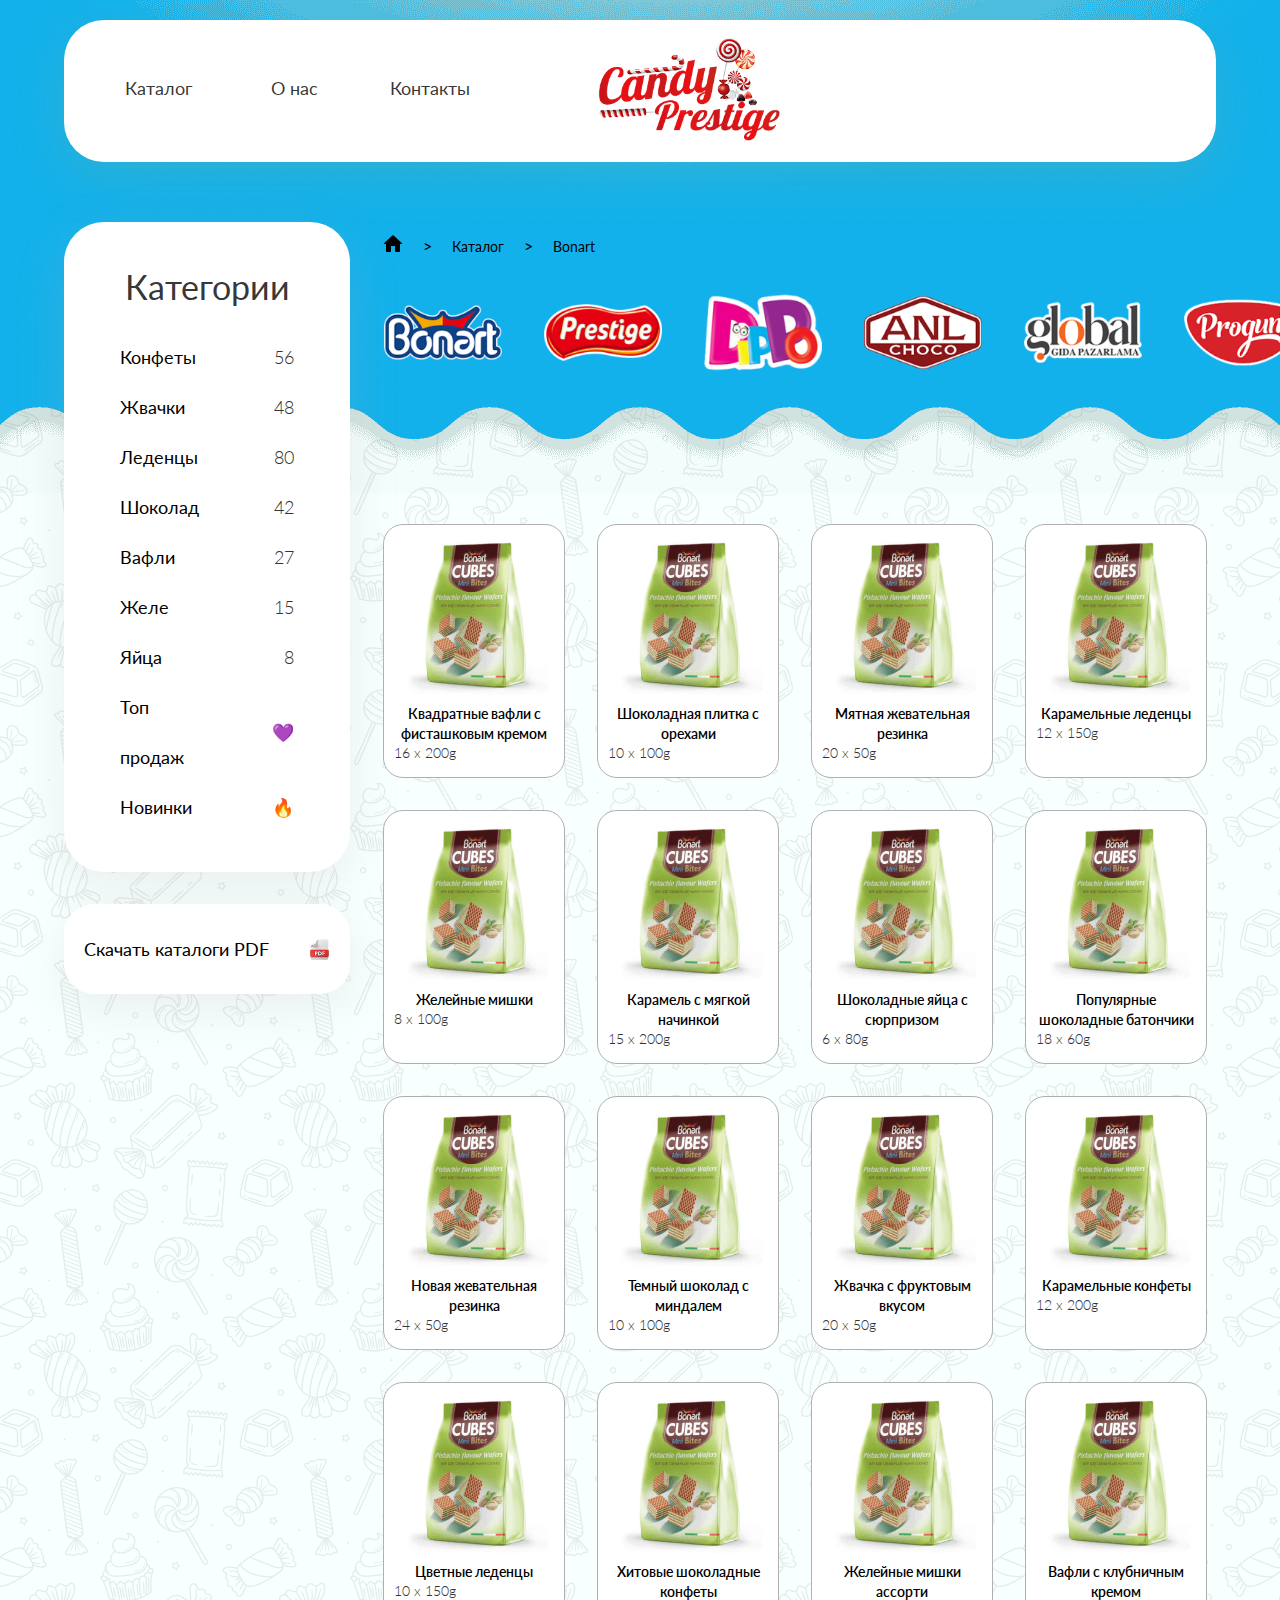
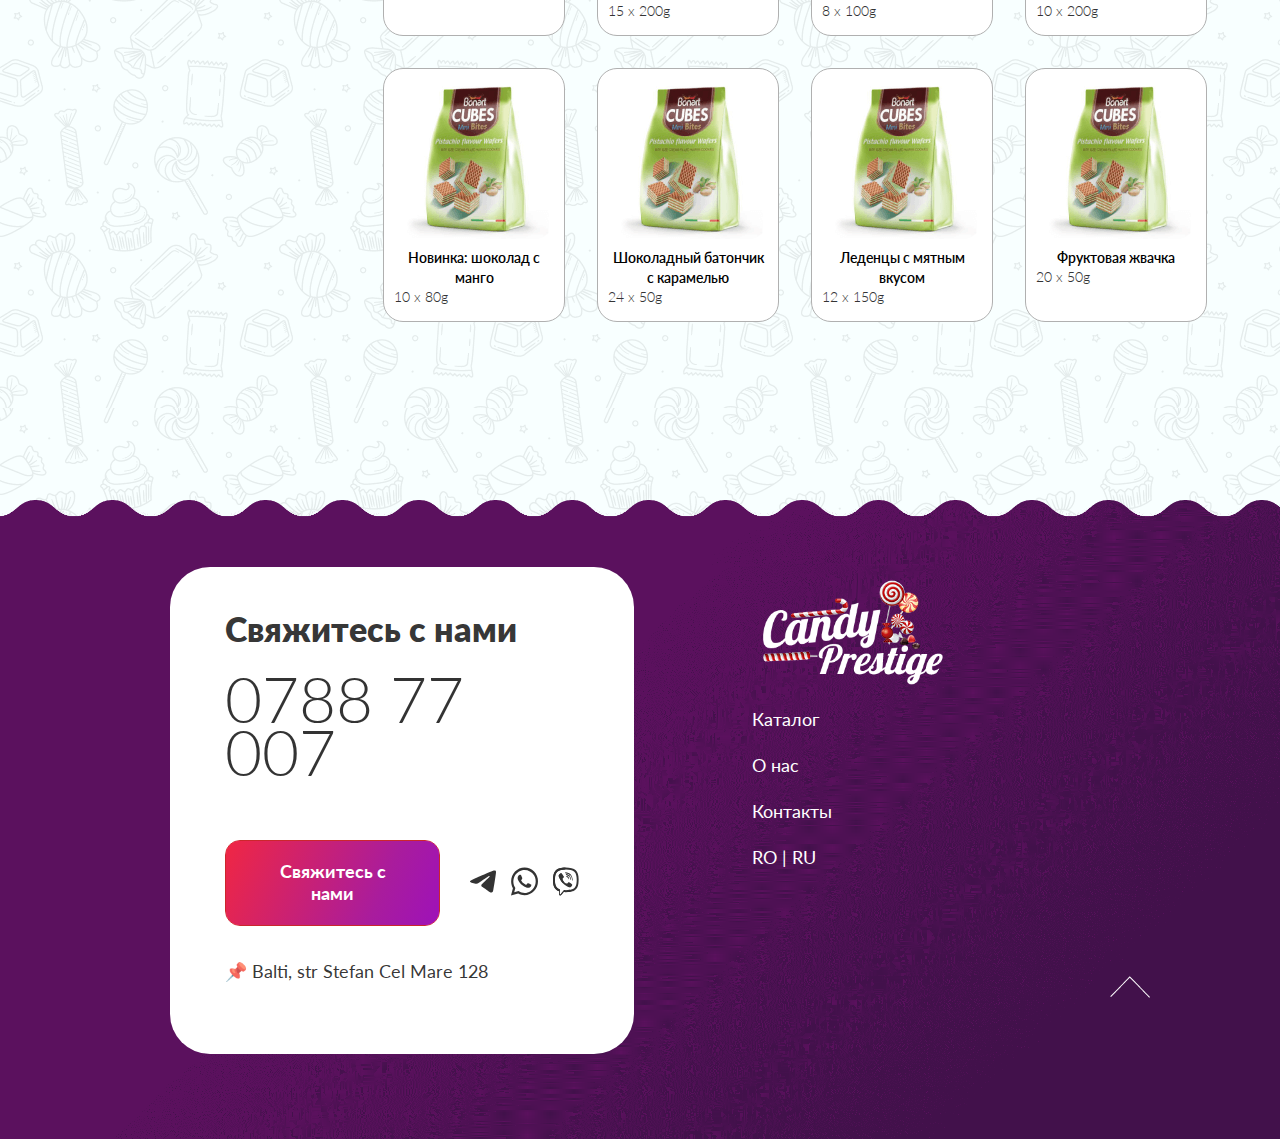
==== commit b7d135b9: "." ====
--- a/catalog.html
+++ b/catalog.html
@@ -134,7 +134,7 @@
                         <h4>Квадратные вафли с фисташковым кремом</h4>
                         <span>16 x 200g</span>
                     </div>
-                    <div class="items-wrap" data-category="Шоколад" data-company="Prestige">
+                    <div class="items-wrap" data-category="Шоколад,Вафли" data-company="Prestige">
                         <img src="assets/images/items.png" alt="">
                         <h4>Шоколадная плитка с орехами</h4>
                         <span>10 x 100g</span>
@@ -233,7 +233,7 @@
 
                 </div>
                 <div class="page-head">
-                    <div class="pagination">
+                    <div class="desktop-pagination">
                         <a href="" class="num active">1</a>
                         <a href="" class="num">2</a>
                         <a href="" class="num">3</a>
@@ -426,7 +426,7 @@
                 <h4>Квадратные вафли с фисташковым кремом</h4>
                 <span>16 x 200g</span>
             </div>
-            <div class="items-wrap" data-category="Шоколад" data-company="Prestige">
+            <div class="items-wrap" data-category="Шоколад " data-company="Prestige">
                 <img src="assets/images/items.png" alt="">
                 <h4>Шоколадная плитка с орехами</h4>
                 <span>10 x 100g</span>
@@ -526,7 +526,18 @@
 
         </div>
     </div>
-
+    <div class="hide">
+        <div class="page-head ">
+            <div class="mobile-pagination">
+                <a href="" class="num active">1</a>
+                <a href="" class="num">2</a>
+                <a href="" class="num">3</a>
+                <a href="" class="num">4</a>
+                <a href="" class="num">5</a>
+                <a href="" class="further">дальше</a>
+            </div>
+        </div>
+    </div>
 
 
 
--- a/assets/css/style.css
+++ b/assets/css/style.css
@@ -894,6 +894,7 @@
 }
 
 .contact-card {
+  position: relative;
   background: #ffffff;
   padding: 37px 55px 58px 55px;
   border-radius: 40px;
@@ -1190,14 +1191,16 @@
   align-items: center;
   justify-content: center;
 }
-.page-head .pagination {
+.page-head .desktop-pagination,
+.page-head .mobile-pagination {
   max-width: 250px;
   display: flex;
   flex-wrap: wrap;
   align-items: center;
   justify-content: center;
 }
-.page-head .pagination .num {
+.page-head .desktop-pagination .num,
+.page-head .mobile-pagination .num {
   display: flex;
   align-items: center;
   justify-content: center;
@@ -1212,15 +1215,18 @@
   border-radius: 10px;
   transition: all 0.5s ease-in-out;
 }
-.page-head .pagination .num.active {
+.page-head .desktop-pagination .num.active,
+.page-head .mobile-pagination .num.active {
   background: rgba(209, 234, 229, 0.5019607843);
   transition: all 0.5s ease-in-out;
 }
-.page-head .pagination .num:hover {
+.page-head .desktop-pagination .num:hover,
+.page-head .mobile-pagination .num:hover {
   background: rgba(209, 234, 229, 0.5019607843);
   transition: all 0.5s ease-in-out;
 }
-.page-head .pagination .further {
+.page-head .desktop-pagination .further,
+.page-head .mobile-pagination .further {
   font-family: "Lato";
   font-size: 18px;
   font-weight: 400;
